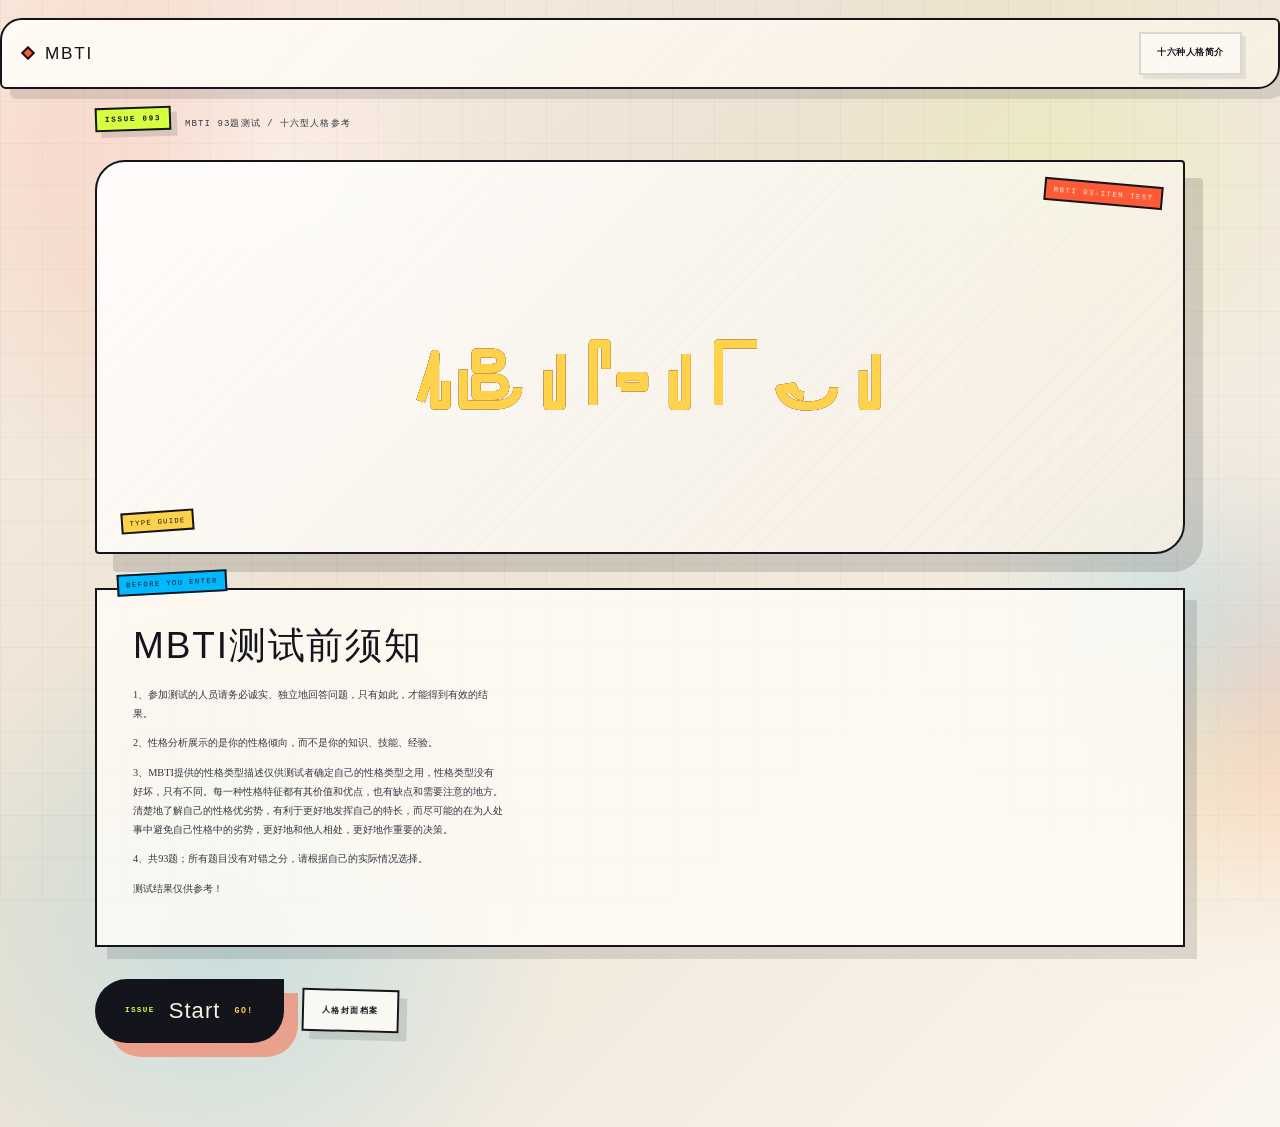
==== index.html @ ee1b79e9 "feat: Add initial project files for MBTI personality test website" ====
﻿<!doctype html>
<html lang="zh-CN">

<head>
    <meta charset="utf-8">
    <meta http-equiv="X-UA-Compatible" content="IE=edge">
    <meta name="description" content="MBTI 职业性格测试 93 题版，提供十六型人格解析、优势特点与职业方向参考。">
    <meta name="viewport" content="width=device-width, initial-scale=1.0">
    <meta name="keywords" content="MBTI,MBTI测试,职业性格测试,十六型人格">
    <meta property="og:title" content="MBTI 职业性格测试 93 题版">
    <meta property="og:description" content="在线完成 93 题 MBTI 测试，并查看十六型人格的详细解析与职业建议。">
    <meta property="og:type" content="website">
    <title>MBTI 职业性格测试 93 题版</title>
    <link rel="shortcut icon" href="./static/img/favicon.ico">
    <link rel="stylesheet" href="./static/css/bootstrap.min.css">
    <link rel="stylesheet" href="./static/css/home-title.css">
    <link rel="stylesheet" href="./static/css/editorial-theme.css">
    <script defer src="./static/js/common/site-shell.js"></script>
</head>

<body class="page-home">
    <!-- 顶部导航在所有主要页面保持一致，降低跳转成本。 -->
    <div class="navbar navbar-default home-nav">
        <div class="container">
            <div class="navbar-header">
                <a href="./index.html" class="navbar-brand">MBTI</a>
                <button class="navbar-toggle collapsed" type="button" data-toggle="collapse" data-target="#navbar-main"
                    aria-expanded="false"
                    aria-label="切换导航菜单">
                    <span class="icon-bar"></span>
                    <span class="icon-bar"></span>
                    <span class="icon-bar"></span>
                </button>
            </div>
            <div class="navbar-collapse collapse" id="navbar-main">
                <ul class="nav navbar-nav">
                    <li>
                        <a href="./personality-types.html">十六种人格简介</a>
                    </li>
                </ul>
            </div>
        </div>
    </div>

    <main class="container">
        <div class="home-meta">
            <p class="issue-tag">Issue 093</p>
            <p class="issue-note">MBTI 93题测试 / 十六型人格参考</p>
        </div>

        <!-- 主视觉标题通过 SVG 文本描边动画突出测试主题。 -->
        <div class="page-header">
            <div class="content">
                <svg viewBox="0 0 1000 300" style="width: 100%;">
                    <symbol id="s-text">
                        <text text-anchor="middle" x="50%" y="60%" dy=".2em">
                            MBTI-TEST
                        </text>
                    </symbol>
                    <use xlink:href="#s-text" class="text"></use>
                    <use xlink:href="#s-text" class="text"></use>
                    <use xlink:href="#s-text" class="text"></use>
                    <use xlink:href="#s-text" class="text"></use>
                    <use xlink:href="#s-text" class="text"></use>
                    <use xlink:href="#s-text" class="text"></use>
                    <clippath id="cp-text">
                        <text text-anchor="middle" x="50%" y="60%" dy=".2em" class="text--line">
                            MBTI-TEST
                        </text>
                    </clippath>
                    <g clip-path="url(#cp-text)" class="shadow">
                        <rect width="100%" height="100%" class="anim-shape anim-shape--shadow"></rect>
                    </g>
                    <g clip-path="url(#cp-text)" class="colortext">
                        <rect width="100%" height="100%" class="anim-shape"></rect>
                        <rect width="80%" height="100%" class="anim-shape"></rect>
                        <rect width="60%" height="100%" class="anim-shape"></rect>
                        <rect width="40%" height="100%" class="anim-shape"></rect>
                        <rect width="20%" height="100%" class="anim-shape"></rect>
                    </g>
                    <use xlink:href="#s-text" class="text--transparent"></use>
                </svg>
            </div>
        </div>

        <!-- 这里展示测试说明，帮助用户理解题目没有对错、结果仅供参考。 -->
        <div class="bs-docs-section">
            <div class="row">
                <div class="col-lg-12">
                    <div class="bs-component">
                        <h2>MBTI测试前须知</h2>
                        <p>1、参加测试的人员请务必诚实、独立地回答问题，只有如此，才能得到有效的结果。</p>
                        <p>2、性格分析展示的是你的性格倾向，而不是你的知识、技能、经验。</p>
                        <p>
                            3、MBTI提供的性格类型描述仅供测试者确定自己的性格类型之用，性格类型没有好坏，只有不同。每一种性格特征都有其价值和优点，也有缺点和需要注意的地方。清楚地了解自己的性格优劣势，有利于更好地发挥自己的特长，而尽可能的在为人处事中避免自己性格中的劣势，更好地和他人相处，更好地作重要的决策。
                        </p>
                        <p>4、共93题；所有题目没有对错之分，请根据自己的实际情况选择。</p>
                        <p>测试结果仅供参考！</p>
                    </div>
                </div>
            </div>
        </div>

        <div class="home-actions">
            <!-- 首页唯一的主操作按钮，直接进入答题页。 -->
            <a href="./mbti-test.html" class="a-btn">
                <span>Issue</span>
                <span>Start</span>
                <span>Go!</span>
            </a>
            <a href="./personality-types.html" class="secondary-link">人格封面档案</a>
        </div>
    </main>
</body>

</html>
---- static/css/home-title.css ----
/* 首页 SVG 标题动画：多层描边文字循环位移，形成霓虹描边效果。 */
@media screen and (max-width: 27em) {
  p {
    font-size: 11px;
  }
}


body {
  height: 100%;
}

.text {
  fill: none;
  stroke-width: 6;
  stroke-linejoin: round;
  stroke-dasharray: 70 330;
  stroke-dashoffset: 0;
  -webkit-animation: stroke 6s infinite linear;
  animation: stroke 6s infinite linear;
}

.text:nth-child(5n + 1) {
  stroke: #F2385A;
  -webkit-animation-delay: -1.2s;
  animation-delay: -1.2s;
}

.text:nth-child(5n + 2) {
  stroke: #F5A503;
  -webkit-animation-delay: -2.4s;
  animation-delay: -2.4s;
}

.text:nth-child(5n + 3) {
  stroke: #E9F1DF;
  -webkit-animation-delay: -3.6s;
  animation-delay: -3.6s;
}

.text:nth-child(5n + 4) {
  stroke: #56D9CD;
  -webkit-animation-delay: -4.8s;
  animation-delay: -4.8s;
}

.text:nth-child(5n + 5) {
  stroke: #3AA1BF;
  -webkit-animation-delay: -6s;
  animation-delay: -6s;
}

@-webkit-keyframes stroke {
  100% {
    stroke-dashoffset: -400;
  }
}

@keyframes stroke {
  100% {
    stroke-dashoffset: -400;
  }
}

/* 下面这组样式控制彩色遮罩块在标题文字中的移动。 */
.text--transparent {
  fill: transparent;
}

.anim-shape {
  -webkit-transform-origin: 0x 150px;
  transform-origin: 0x 150px;
  -webkit-transform: scale(0, 1) translate(0, 0);
  transform: scale(0, 1) translate(0, 0);
  -webkit-animation: moving-panel 3s infinite alternate;
  animation: moving-panel 3s infinite alternate;
}

.colortext .anim-shape:nth-child(1) {
  fill: #0E1826;
}

.colortext .anim-shape:nth-child(2) {
  fill: #166973;
}

.colortext .anim-shape:nth-child(3) {
  fill: #65BFA6;
}

.colortext .anim-shape:nth-child(4) {
  fill: #F2CD5C;
}

.colortext .anim-shape:nth-child(5) {
  fill: #F26444;
}

.shadow {
  -webkit-transform: translate(10px, 10px);
  transform: translate(10px, 10px);
}

.anim-shape--shadow {
  fill: #000;
  fill-opacity: .2;
}

@-webkit-keyframes moving-panel {
  100% {
    -webkit-transform: scale(1, 1) translate(20px, 0);
    transform: scale(1, 1) translate(20px, 0);
  }
}

@keyframes moving-panel {
  100% {
    -webkit-transform: scale(1, 1) translate(20px, 0);
    transform: scale(1, 1) translate(20px, 0);
  }
}


div.content {
  /* 标题容器使用 flex 居中，保证不同宽度屏幕上都能稳定显示。 */
  font: 800 14em/1 'Open Sans', Impact;
  display: flex;
  justify-content: center;
  flex-wrap: wrap;

}

.page-header {
  padding-top: 50px;
}

svg {
  display: block;
  text-transform: uppercase;
}
---- static/css/editorial-theme.css ----
:root {
    --paper: #f7f0e3;
    --paper-deep: #eadcc6;
    --ink: #14151c;
    --ink-soft: #353743;
    --acid: #d6ff3f;
    --signal: #ff5a36;
    --electric: #00b8ff;
    --sun: #ffd24b;
    --panel-shadow: 12px 12px 0 rgba(20, 21, 28, 0.12);
    --panel-shadow-strong: 18px 18px 0 rgba(20, 21, 28, 0.15);
}

*,
*::before,
*::after {
    box-sizing: border-box;
}

html {
    background: var(--paper);
}

body {
    margin: 0;
    min-height: 100vh;
    overflow-x: hidden;
    color: var(--ink);
    font-family: Georgia, "Palatino Linotype", "Book Antiqua", Palatino, serif;
    background:
        radial-gradient(circle at 12% 12%, rgba(255, 90, 54, 0.18), transparent 24%),
        radial-gradient(circle at 82% 16%, rgba(214, 255, 63, 0.14), transparent 18%),
        radial-gradient(circle at 18% 84%, rgba(0, 184, 255, 0.16), transparent 24%),
        linear-gradient(135deg, #f8f2e8 0%, #ede2d2 38%, #fbf6ee 100%);
    position: relative;
}

body::before {
    content: "";
    position: fixed;
    inset: 0;
    z-index: 0;
    pointer-events: none;
    opacity: 0.88;
    background:
        repeating-linear-gradient(0deg, rgba(20, 21, 28, 0.03) 0 1px, transparent 1px 42px),
        repeating-linear-gradient(90deg, rgba(20, 21, 28, 0.03) 0 1px, transparent 1px 42px),
        radial-gradient(circle at 22% 18%, rgba(255, 255, 255, 0.6), transparent 20%);
}

body::after {
    content: "";
    position: fixed;
    right: -100px;
    bottom: 4%;
    width: 320px;
    height: 320px;
    z-index: 0;
    pointer-events: none;
    opacity: 0.3;
    filter: blur(72px);
    background: conic-gradient(from 90deg, rgba(255, 90, 54, 0.9), rgba(255, 210, 75, 0.7), rgba(0, 184, 255, 0.75), rgba(255, 90, 54, 0.9));
}

body > * {
    position: relative;
    z-index: 1;
}

a {
    color: inherit;
}

a:hover,
a:focus {
    text-decoration: none;
}

::selection {
    color: var(--ink);
    background: var(--acid);
}

.container {
    width: min(1120px, calc(100% - 32px));
    max-width: 1120px;
}

.page-home {
    padding-top: 18px;
}

.page-types,
.page-detail {
    padding-top: 18px;
}

.page-test {
    padding-top: 18px;
}

.navbar.navbar-default {
    margin: 16px auto 28px;
    border: 2px solid var(--ink);
    border-radius: 22px 6px 22px 6px;
    background:
        linear-gradient(135deg, rgba(255, 252, 246, 0.94), rgba(247, 240, 227, 0.9)),
        repeating-linear-gradient(135deg, rgba(20, 21, 28, 0.03) 0 2px, transparent 2px 18px);
    box-shadow: 10px 10px 0 rgba(20, 21, 28, 0.12);
    overflow: hidden;
}

.navbar.navbar-fixed-top {
    top: 14px;
}

.navbar.navbar-default .container {
    width: auto;
    max-width: none;
    padding: 0 18px;
}

.navbar-header {
    position: relative;
}

.navbar-brand {
    display: inline-flex;
    align-items: center;
    color: var(--ink) !important;
    font-family: Impact, Haettenschweiler, "Arial Narrow Bold", sans-serif;
    font-size: 1.72rem;
    letter-spacing: 0.1em;
    text-transform: uppercase;
    position: relative;
    min-height: auto;
    height: auto;
    padding: 18px 0 18px 22px;
    line-height: 1;
    white-space: nowrap;
}

.navbar-brand::before {
    content: "";
    position: absolute;
    top: 50%;
    left: 0;
    width: 10px;
    height: 10px;
    border: 2px solid var(--ink);
    background: var(--signal);
    transform: translateY(-50%) rotate(45deg);
}

.navbar-brand::after {
    display: none;
}

.navbar-default .navbar-nav {
    margin: 0;
}

.navbar-default .navbar-nav > li {
    float: none;
}

.navbar-default .navbar-nav > li > a {
    margin: 12px 0 12px 12px;
    padding: 14px 16px;
    border: 2px solid rgba(20, 21, 28, 0.14);
    background: rgba(255, 255, 255, 0.52);
    box-shadow: 4px 4px 0 rgba(20, 21, 28, 0.08);
    color: var(--ink) !important;
    font-family: "Courier New", "Lucida Console", monospace;
    font-size: 0.9rem;
    font-weight: 700;
    letter-spacing: 0.06em;
    line-height: 1.2;
    text-align: center;
    text-transform: none;
    white-space: normal;
    max-width: 16em;
    transition: transform 0.2s ease, box-shadow 0.2s ease, background 0.2s ease, color 0.2s ease;
}

.navbar-default .navbar-nav > li > a:hover,
.navbar-default .navbar-nav > li > a:focus {
    color: var(--signal) !important;
    background: rgba(255, 255, 255, 0.86) !important;
    box-shadow: 8px 8px 0 rgba(255, 90, 54, 0.16);
    transform: translate(-3px, -3px) rotate(-1deg);
}

.navbar-default .navbar-collapse,
.navbar-default .navbar-form {
    border-color: transparent;
    box-shadow: none;
}

.navbar-default .navbar-toggle {
    margin-top: 10px;
    border: 2px solid var(--ink);
    border-radius: 10px;
    background: var(--paper) !important;
    box-shadow: 4px 4px 0 rgba(20, 21, 28, 0.08);
}

.navbar-default .navbar-toggle .icon-bar {
    height: 3px;
    background: var(--ink);
}

.issue-tag,
.eyebrow {
    display: inline-block;
    padding: 0.48rem 0.8rem;
    border: 2px solid var(--ink);
    background: var(--acid);
    box-shadow: 6px 6px 0 rgba(20, 21, 28, 0.12);
    color: var(--ink);
    font-family: "Courier New", "Lucida Console", monospace;
    font-size: 0.76rem;
    font-weight: 700;
    letter-spacing: 0.22em;
    text-transform: uppercase;
    transform: rotate(-2deg);
    animation: float-tag 6s ease-in-out infinite;
}

.secondary-link {
    display: inline-flex;
    align-items: center;
    justify-content: center;
    gap: 0.65rem;
    padding: 14px 18px;
    border: 2px solid var(--ink);
    background: rgba(255, 252, 246, 0.86);
    box-shadow: 8px 8px 0 rgba(20, 21, 28, 0.12);
    color: var(--ink);
    font-family: "Courier New", "Lucida Console", monospace;
    font-size: 0.8rem;
    font-weight: 700;
    letter-spacing: 0.18em;
    text-transform: uppercase;
    transform: rotate(1.4deg);
    transition: transform 0.2s ease, box-shadow 0.2s ease, background 0.2s ease;
}

.secondary-link:hover,
.secondary-link:focus {
    transform: translate(-4px, -4px) rotate(-0.6deg);
    box-shadow: 14px 14px 0 rgba(0, 184, 255, 0.24);
    background: #fffdf7;
}

.page-home .home-meta {
    display: flex;
    flex-wrap: wrap;
    align-items: center;
    gap: 14px;
    margin-bottom: 18px;
}

.page-home .home-nav {
    position: relative;
    margin-top: 0;
    margin-bottom: 18px;
}

.page-home .issue-note {
    margin: 0;
    color: var(--ink-soft);
    font-family: "Courier New", "Lucida Console", monospace;
    font-size: 0.9rem;
    letter-spacing: 0.12em;
    text-transform: uppercase;
}

.page-home .page-header {
    margin: 8px 0 34px;
    padding: clamp(28px, 5vw, 46px);
    border: 2px solid var(--ink);
    border-radius: 30px 4px 30px 4px;
    background:
        linear-gradient(135deg, rgba(255, 255, 255, 0.92), rgba(247, 240, 227, 0.72)),
        repeating-linear-gradient(135deg, rgba(20, 21, 28, 0.06) 0 2px, transparent 2px 18px);
    box-shadow: var(--panel-shadow-strong);
    overflow: hidden;
    position: relative;
}

.page-home .page-header::before {
    content: "MBTI 93-item test";
    position: absolute;
    right: 20px;
    top: 20px;
    padding: 0.45rem 0.75rem;
    border: 2px solid var(--ink);
    background: var(--signal);
    color: var(--paper);
    font-family: "Courier New", "Lucida Console", monospace;
    font-size: 0.72rem;
    letter-spacing: 0.22em;
    text-transform: uppercase;
    transform: rotate(5deg);
}

.page-home .page-header::after {
    content: "type guide";
    position: absolute;
    left: 24px;
    bottom: 20px;
    padding: 0.35rem 0.65rem;
    border: 2px solid var(--ink);
    background: var(--sun);
    color: var(--ink);
    font-family: "Courier New", "Lucida Console", monospace;
    font-size: 0.72rem;
    letter-spacing: 0.18em;
    text-transform: uppercase;
    transform: rotate(-4deg);
}

.page-home .content {
    display: flex;
    justify-content: center;
    font: 900 clamp(3.5rem, 12vw, 9rem) / 0.82 Impact, Haettenschweiler, "Arial Narrow Bold", sans-serif;
    letter-spacing: 0.06em;
}

.page-home .text {
    stroke-width: 9px;
    stroke-dasharray: 100 360;
}

.page-home .text:nth-child(5n + 1) {
    stroke: var(--signal);
}

.page-home .text:nth-child(5n + 2) {
    stroke: var(--sun);
}

.page-home .text:nth-child(5n + 3) {
    stroke: var(--paper);
}

.page-home .text:nth-child(5n + 4) {
    stroke: var(--electric);
}

.page-home .text:nth-child(5n + 5) {
    stroke: var(--ink);
}

.page-home .colortext .anim-shape:nth-child(1) {
    fill: var(--ink);
}

.page-home .colortext .anim-shape:nth-child(2) {
    fill: var(--electric);
}

.page-home .colortext .anim-shape:nth-child(3) {
    fill: var(--acid);
}

.page-home .colortext .anim-shape:nth-child(4) {
    fill: var(--sun);
}

.page-home .colortext .anim-shape:nth-child(5) {
    fill: var(--signal);
}

.page-home .shadow {
    transform: translate(18px, 18px);
}

.page-home .bs-docs-section {
    margin-top: 34px;
}

.page-home .bs-component {
    position: relative;
    padding: clamp(22px, 4vw, 36px);
    border: 2px solid var(--ink);
    background: rgba(255, 252, 246, 0.84);
    box-shadow: var(--panel-shadow);
}

.page-home .bs-component::before {
    content: "Before you enter";
    position: absolute;
    top: -18px;
    left: 20px;
    padding: 0.4rem 0.7rem;
    border: 2px solid var(--ink);
    background: var(--electric);
    color: var(--ink);
    font-family: "Courier New", "Lucida Console", monospace;
    font-size: 0.72rem;
    letter-spacing: 0.2em;
    text-transform: uppercase;
    transform: rotate(-3deg);
}

.page-home .bs-component h2,
.page-test .survey-lead h1,
.page-types .types-intro h1 {
    margin-top: 0;
    color: var(--ink);
    font-family: Impact, Haettenschweiler, "Arial Narrow Bold", sans-serif;
    letter-spacing: 0.05em;
    text-transform: uppercase;
}

.page-home .bs-component h2 {
    margin-bottom: 18px;
    font-size: clamp(2rem, 6vw, 3.7rem);
}

.page-home .bs-component p {
    max-width: 72ch;
    color: var(--ink-soft);
    font-size: 1.03rem;
    line-height: 1.85;
}

.page-home .home-actions {
    display: flex;
    flex-wrap: wrap;
    align-items: center;
    gap: 18px;
    margin: 32px 0 84px;
}

.page-home .a-btn {
    position: relative;
    left: auto;
    width: auto;
    height: auto;
    margin: 0;
    margin-left: 0;
    padding: 18px 28px;
    border: 2px solid var(--ink);
    border-radius: 999px 20px 999px 999px;
    background: var(--ink);
    box-shadow: 14px 14px 0 rgba(255, 90, 54, 0.48);
    display: inline-flex;
    align-items: center;
    gap: 14px;
    transition: transform 0.2s ease, box-shadow 0.2s ease, background 0.2s ease;
}

.page-home .a-btn span {
    position: static;
    display: block;
    width: auto;
    height: auto;
    padding: 0;
    color: var(--paper);
    font-family: Impact, Haettenschweiler, "Arial Narrow Bold", sans-serif;
    font-size: 1.2rem;
    line-height: 1.1;
    text-shadow: none;
    opacity: 1;
    transition: none;
}

.page-home .a-btn span:nth-child(1) {
    background: none;
    animation: none;
    color: var(--acid);
    font-family: "Courier New", "Lucida Console", monospace;
    font-size: 0.76rem;
    font-weight: 700;
    letter-spacing: 0.18em;
    text-transform: uppercase;
}

.page-home .a-btn span:nth-child(2) {
    font-size: clamp(1.45rem, 4vw, 2.2rem);
    letter-spacing: 0.05em;
}

.page-home .a-btn span:nth-child(3) {
    color: var(--sun);
    font-family: "Courier New", "Lucida Console", monospace;
    font-size: 0.82rem;
    font-weight: 700;
    letter-spacing: 0.18em;
    text-transform: uppercase;
}

.page-home .a-btn:hover,
.page-home .a-btn:focus {
    background: #181a23;
    box-shadow: 20px 20px 0 rgba(0, 184, 255, 0.46);
    transform: translate(-6px, -6px) rotate(-2deg);
}

.page-home .a-btn:hover span:nth-child(1),
.page-home .a-btn:hover span:nth-child(2),
.page-home .a-btn:hover span:nth-child(3) {
    animation: none;
    opacity: 1;
    margin-top: 0;
    transform: none;
}

.page-home .a-btn:active {
    transform: translate(-2px, -2px);
    box-shadow: 10px 10px 0 rgba(255, 210, 75, 0.52);
}

.page-test .test-nav {
    margin-bottom: 34px;
}

.page-test .survey-lead,
.page-types .types-intro {
    position: relative;
    overflow: hidden;
    margin: 8px auto 26px;
    padding: clamp(22px, 4vw, 36px);
    border: 2px solid var(--ink);
    background:
        linear-gradient(135deg, rgba(255, 255, 255, 0.92), rgba(247, 240, 227, 0.76)),
        repeating-linear-gradient(135deg, rgba(20, 21, 28, 0.05) 0 2px, transparent 2px 22px);
    box-shadow: var(--panel-shadow);
}

.page-test .survey-lead::after {
    content: "one question at a time";
    position: absolute;
    right: 24px;
    bottom: 24px;
    padding: 0.38rem 0.65rem;
    border: 2px solid var(--ink);
    background: var(--signal);
    color: var(--paper);
    font-family: "Courier New", "Lucida Console", monospace;
    font-size: 0.72rem;
    letter-spacing: 0.18em;
    text-transform: uppercase;
    transform: rotate(4deg);
}

.page-test .survey-lead h1 {
    margin: 0.38rem 0 0.3rem;
    font-size: clamp(2.8rem, 8vw, 5.5rem);
    line-height: 0.88;
}

.page-test .survey-lead p:last-child {
    max-width: 60ch;
    margin: 0;
    color: var(--ink-soft);
    font-size: 1rem;
    line-height: 1.85;
}

.page-test .question-layout {
    padding-bottom: 64px;
}

.page-test .questionbox {
    display: flex;
    align-items: flex-start;
    justify-content: center;
}

.page-test .flexWidth {
    width: min(860px, 100%);
}

.page-test #mbtiquestion > p {
    padding: 2rem;
    border: 2px solid var(--ink);
    background: rgba(255, 252, 246, 0.88);
    box-shadow: var(--panel-shadow);
}

.page-test .ac-custom {
    position: relative;
    overflow: hidden;
    padding: clamp(22px, 5vw, 42px);
    border: 2px solid var(--ink);
    background: rgba(255, 252, 246, 0.92);
    box-shadow: var(--panel-shadow-strong);
}

.page-test .ac-custom::before {
    content: "interactive questionnaire";
    position: absolute;
    top: 18px;
    right: 18px;
    padding: 0.42rem 0.65rem;
    border: 2px solid var(--ink);
    background: var(--electric);
    color: var(--ink);
    font-family: "Courier New", "Lucida Console", monospace;
    font-size: 0.72rem;
    letter-spacing: 0.18em;
    text-transform: uppercase;
    transform: rotate(5deg);
}

.page-test .ac-custom fieldset {
    min-width: 0;
    margin: 0;
    padding: 0;
    border: 0;
}

.page-test .ac-custom legend {
    width: 100%;
    margin: 0;
    padding: 0 0 1.5rem;
    border-bottom: 2px dashed rgba(20, 21, 28, 0.22);
    color: var(--ink);
    font-family: Impact, Haettenschweiler, "Arial Narrow Bold", sans-serif;
    font-size: clamp(2.2rem, 6vw, 4rem) !important;
    line-height: 0.95;
    letter-spacing: 0.04em;
    text-transform: uppercase;
}

.page-test .ac-custom ul {
    margin: 1.5rem 0 0;
}

.page-test .ac-custom li {
    margin: 0 0 1rem;
    padding: 0;
}

.page-test .ac-custom label {
    display: block;
    padding: 1.2rem 1.2rem 1.2rem 4.6rem;
    border: 2px solid var(--ink);
    background: rgba(255, 255, 255, 0.72);
    box-shadow: 8px 8px 0 rgba(20, 21, 28, 0.11);
    color: var(--ink);
    font-size: clamp(1rem, 2.8vw, 1.45rem);
    line-height: 1.45;
    transition: transform 0.18s ease, box-shadow 0.18s ease, background 0.18s ease;
}

.page-test .ac-custom label:hover {
    transform: translate(-5px, -5px) rotate(-1deg);
    box-shadow: 14px 14px 0 rgba(255, 90, 54, 0.32);
    background: #fffdf7;
}

.page-test .ac-circle input[type="checkbox"],
.page-test .ac-circle input[type="radio"],
.page-test .ac-circle label::before {
    width: 22px;
    height: 22px;
    margin-top: -11px;
    left: 22px;
}

.page-test .ac-circle label::before {
    border: 2px solid var(--ink);
    background: var(--paper);
}

.page-test .ac-circle svg {
    width: 64px;
    height: 64px;
    margin-top: -32px;
    left: 3px;
}

.page-test .ac-custom svg path {
    stroke: var(--ink);
    stroke-width: 4px;
}

.page-test .ac-custom input[type="checkbox"]:checked + label,
.page-test .ac-custom input[type="radio"]:checked + label {
    color: var(--ink);
    background: linear-gradient(135deg, rgba(214, 255, 63, 0.35), rgba(255, 210, 75, 0.32));
    box-shadow: 12px 12px 0 rgba(0, 184, 255, 0.22);
}

.page-test .ac-custom input[type="radio"]:focus + label {
    outline: 3px solid rgba(0, 184, 255, 0.36);
    outline-offset: 4px;
}

.page-types .types-intro {
    margin-bottom: 32px;
}

.page-types .types-intro::after {
    content: "16 covers / 16 signals";
    position: absolute;
    right: 24px;
    bottom: 24px;
    padding: 0.38rem 0.65rem;
    border: 2px solid var(--ink);
    background: var(--signal);
    color: var(--paper);
    font-family: "Courier New", "Lucida Console", monospace;
    font-size: 0.72rem;
    letter-spacing: 0.18em;
    text-transform: uppercase;
    transform: rotate(4deg);
}

.page-types .types-intro h1 {
    margin: 0.36rem 0 0.35rem;
    font-size: clamp(2.7rem, 7vw, 5.4rem);
    line-height: 0.9;
}

.page-types .types-intro p:last-child {
    max-width: 60ch;
    margin: 0;
    color: var(--ink-soft);
    font-size: 1rem;
    line-height: 1.82;
}

.page-types .grid {
    width: 100%;
    max-width: none;
    margin: 0 auto 92px;
    display: grid;
    grid-template-columns: repeat(4, minmax(0, 1fr));
    gap: 24px;
}

.page-types .grid a {
    float: none;
    display: block;
    width: 100%;
    max-width: none;
    color: var(--ink);
    position: relative;
    transform: rotate(-1.5deg);
    transition: transform 0.22s ease, filter 0.22s ease;
}

.page-types .grid a:nth-child(odd) {
    margin: 0;
}

.page-types .grid a:nth-child(4n + 2) {
    transform: rotate(1.6deg);
}

.page-types .grid a:nth-child(4n + 3) {
    transform: rotate(-2.2deg);
}

.page-types .grid a:nth-child(4n + 4) {
    transform: rotate(2.1deg);
}

.page-types .grid figure {
    min-height: 370px;
    margin: 0;
    border: 2px solid var(--ink);
    background: rgba(255, 252, 246, 0.88);
    box-shadow: var(--panel-shadow);
}

.page-types .grid figure::after {
    content: "click to open";
    position: absolute;
    top: 14px;
    right: 14px;
    z-index: 12;
    padding: 0.36rem 0.55rem;
    border: 2px solid var(--ink);
    background: var(--acid);
    color: var(--ink);
    font-family: "Courier New", "Lucida Console", monospace;
    font-size: 0.68rem;
    letter-spacing: 0.16em;
    text-transform: uppercase;
    transform: rotate(6deg);
}

.page-types .grid img {
    width: 100%;
    height: 250px;
    object-fit: cover;
    opacity: 0.92;
    filter: grayscale(0.16) contrast(1.08) saturate(0.9);
    mix-blend-mode: multiply;
}

.page-types .grid svg {
    top: auto;
    bottom: 118px;
    height: 160px;
}

.page-types .grid svg path {
    fill: rgba(247, 240, 227, 0.95);
}

.page-types .grid figcaption {
    position: relative;
    padding: 18px 18px 24px;
    min-height: 180px;
    display: flex;
    flex-direction: column;
    justify-content: flex-end;
    background: linear-gradient(180deg, transparent 0, rgba(247, 240, 227, 0.58) 18%, rgba(247, 240, 227, 0.97) 100%);
}

.page-types .grid figcaption h2 {
    margin: 0 0 12px;
    color: var(--ink);
    font-family: Impact, Haettenschweiler, "Arial Narrow Bold", sans-serif;
    font-size: clamp(2rem, 4vw, 3rem);
    letter-spacing: 0.08em;
    transform: none;
}

.page-types .grid figcaption p {
    margin: 0 0 18px;
    padding: 0;
    color: var(--ink-soft);
    font-family: "Courier New", "Lucida Console", monospace;
    font-size: 0.8rem;
    letter-spacing: 0.08em;
    line-height: 1.7;
    text-transform: uppercase;
    transform: none;
    opacity: 1;
}

.page-types .grid figure .card-cta {
    position: static;
    width: fit-content;
    padding: 0.72rem 1rem;
    border: 2px solid var(--ink);
    background: var(--signal);
    box-shadow: 6px 6px 0 rgba(20, 21, 28, 0.12);
    color: var(--paper);
    font-family: "Courier New", "Lucida Console", monospace;
    font-size: 0.74rem;
    font-weight: 700;
    letter-spacing: 0.18em;
    text-transform: uppercase;
    transform: rotate(-1.4deg);
}

.page-types .grid a:hover {
    transform: translateY(-10px) rotate(0deg);
    filter: saturate(1.1);
}

.page-types .grid a:hover figure {
    box-shadow: 20px 20px 0 rgba(20, 21, 28, 0.16);
}

.page-types .grid a:hover figure img {
    opacity: 1;
}

.page-types .grid a:hover figcaption p {
    opacity: 1;
}

.page-types .grid a:hover .card-cta {
    transform: translate(4px, -4px) rotate(0deg);
    background: var(--ink);
}

.page-types .grid .grid-error {
    grid-column: 1 / -1;
    margin: 0;
    padding: 26px;
    border: 2px solid var(--ink);
    background: rgba(255, 252, 246, 0.86);
    box-shadow: var(--panel-shadow);
    color: var(--ink);
}

.page-detail .article {
    padding-top: 0;
}

.page-detail .header {
    min-height: 78vh;
    border: 2px solid var(--ink);
    background:
        linear-gradient(160deg, rgba(255, 255, 255, 0.92), rgba(247, 240, 227, 0.74)),
        radial-gradient(circle at 80% 18%, rgba(0, 184, 255, 0.14), transparent 20%),
        radial-gradient(circle at 20% 84%, rgba(255, 90, 54, 0.16), transparent 22%);
    box-shadow: var(--panel-shadow-strong);
    overflow: hidden;
}

.page-detail .header::before {
    content: "type dossier";
    position: absolute;
    top: 22px;
    left: 24px;
    padding: 0.42rem 0.72rem;
    border: 2px solid var(--ink);
    background: var(--acid);
    color: var(--ink);
    font-family: "Courier New", "Lucida Console", monospace;
    font-size: 0.72rem;
    letter-spacing: 0.2em;
    text-transform: uppercase;
    transform: rotate(-3deg);
}

.page-detail .header::after {
    content: "open the file";
    position: absolute;
    right: 24px;
    bottom: 24px;
    padding: 0.38rem 0.65rem;
    border: 2px solid var(--ink);
    background: var(--signal);
    color: var(--paper);
    font-family: "Courier New", "Lucida Console", monospace;
    font-size: 0.72rem;
    letter-spacing: 0.18em;
    text-transform: uppercase;
    transform: rotate(5deg);
}

.page-detail .title {
    width: min(820px, calc(100% - 48px));
    padding: clamp(24px, 4vw, 48px);
    border: 2px solid var(--ink);
    background: rgba(255, 252, 246, 0.88);
    box-shadow: var(--panel-shadow-strong);
    transform: translateX(-50%) translateY(-50%) rotate(-2deg);
}

.page-detail .title .eyebrow {
    margin-bottom: 16px;
}

.page-detail .title h1 {
    margin: 0;
    padding: 0 0 0.1em;
    color: var(--ink);
    font-family: Impact, Haettenschweiler, "Arial Narrow Bold", sans-serif;
    font-size: clamp(4rem, 10vw, 8.4rem);
    letter-spacing: 0.12em;
    text-shadow: 6px 6px 0 rgba(255, 90, 54, 0.16);
}

.page-detail .title p {
    margin: 0;
    padding: 0;
    color: var(--ink-soft);
    font-family: "Courier New", "Lucida Console", monospace;
    font-size: clamp(0.9rem, 2vw, 1.1rem);
    letter-spacing: 0.18em;
    line-height: 1.6;
    text-transform: uppercase;
}

.page-detail button.trigger {
    left: 50%;
    bottom: 24px;
    width: 96px;
    height: 96px;
    margin-left: 0;
    border: 2px solid var(--ink);
    border-radius: 50% 50% 0 50%;
    background: var(--acid);
    box-shadow: 12px 12px 0 rgba(20, 21, 28, 0.14);
    display: flex;
    align-items: center;
    justify-content: center;
    transform: translateX(-50%) rotate(8deg);
    transition: transform 0.2s ease, box-shadow 0.2s ease, opacity 0.3s ease;
}

.page-detail button.trigger::before {
    left: 50%;
    bottom: calc(100% + 12px);
    width: max-content;
    padding: 0.48rem 0.72rem;
    border: 2px solid var(--ink);
    background: var(--ink);
    color: var(--paper);
    font-family: "Courier New", "Lucida Console", monospace;
    font-size: 0.72rem;
    letter-spacing: 0.18em;
    text-transform: uppercase;
    transform: translateX(-50%) rotate(-4deg);
}

.page-detail button.trigger svg {
    width: 34px;
    height: 34px;
    color: var(--ink) !important;
}

.page-detail button.trigger:hover,
.page-detail button.trigger:focus {
    box-shadow: 18px 18px 0 rgba(255, 90, 54, 0.34);
    transform: translateX(-50%) translateY(-6px) rotate(2deg);
}

.page-detail .content {
    margin-top: -72px;
    padding: 0 0 6rem;
}

.page-detail .content > div {
    max-width: 960px;
    margin: 0 auto;
    padding: clamp(24px, 5vw, 52px);
    border: 2px solid var(--ink);
    background: rgba(255, 252, 246, 0.94);
    box-shadow: var(--panel-shadow-strong);
}

.page-detail #personality-content h3 {
    margin: 2.6rem 0 1rem;
    padding-top: 1rem;
    border-top: 2px solid var(--ink);
    color: var(--ink);
    font-family: Impact, Haettenschweiler, "Arial Narrow Bold", sans-serif;
    font-size: clamp(1.9rem, 4vw, 3.1rem);
    line-height: 0.95;
    letter-spacing: 0.05em;
    text-transform: uppercase;
}

.page-detail #personality-content h3:first-child {
    margin-top: 0;
    padding-top: 0;
    border-top: 0;
}

.page-detail #personality-content h3::after {
    content: "";
    display: block;
    width: 110px;
    height: 12px;
    margin-top: 0.55rem;
    border: 2px solid var(--ink);
    background: linear-gradient(90deg, var(--signal), var(--acid));
}

.page-detail #personality-content p {
    margin: 0 0 1.15rem;
    color: var(--ink-soft);
    font-size: 1.04rem;
    line-height: 1.95;
}

.page-detail #personality-content strong {
    color: var(--ink);
    background: linear-gradient(transparent 45%, rgba(255, 210, 75, 0.65) 45% 92%, transparent 92%);
}

.page-detail #personality-content ul,
.page-detail #personality-content ol {
    padding-left: 1.4rem;
}

footer,
.flashes {
    margin-top: 90px;
}

@keyframes float-tag {
    0%,
    100% {
        transform: rotate(-2deg) translateY(0);
    }

    50% {
        transform: rotate(-1deg) translateY(-4px);
    }
}

@media screen and (max-width: 991px) {
    .page-types .grid {
        grid-template-columns: repeat(2, minmax(0, 1fr));
    }

    .page-detail .title {
        width: min(760px, calc(100% - 32px));
    }

    .page-detail .content {
        margin-top: -46px;
    }
}

@media screen and (min-width: 768px) {
    .navbar.navbar-default .container {
        display: flex;
        align-items: center;
        justify-content: space-between;
        gap: 18px;
    }

    .navbar-header {
        float: none;
        flex: 0 0 auto;
        min-width: 0;
        padding-right: 0;
    }

    .navbar-default .navbar-collapse {
        flex: 1 1 auto;
        padding: 0;
        border-top: 0;
        box-shadow: none;
    }

    .navbar-default .navbar-collapse.collapse {
        display: block !important;
        height: auto !important;
        overflow: visible !important;
        padding-bottom: 0;
    }

    .navbar-default .navbar-nav {
        float: none;
        display: flex;
        justify-content: flex-end;
        align-items: center;
    }

    .navbar-default .navbar-toggle {
        display: none;
    }
}

@media screen and (max-width: 767px) {
    body::after {
        opacity: 0.16;
    }

    .container {
        width: calc(100% - 24px);
    }

    .page-home {
        padding-top: 12px;
    }

    .page-types,
    .page-detail {
        padding-top: 12px;
    }

    .navbar.navbar-fixed-top {
        top: 10px;
    }

    .navbar.navbar-default {
        margin-bottom: 20px;
    }

    .page-home .home-nav {
        margin-bottom: 18px;
    }

    .navbar-header {
        min-height: 64px;
        padding-right: 58px;
    }

    .navbar-brand {
        display: block;
        padding: 20px 0 18px 22px;
        font-size: 1.32rem;
        line-height: 1;
        letter-spacing: 0.08em;
        overflow: visible;
    }

    .navbar-brand::after {
        display: none;
    }

    .navbar-default .navbar-toggle {
        position: absolute;
        top: 50%;
        right: 0;
        margin: 0;
        width: 42px;
        height: 42px;
        padding: 8px 7px;
        transform: translateY(-50%);
        z-index: 2;
        box-shadow: none;
    }

    .navbar-default .navbar-collapse {
        border-top: 1px solid rgba(20, 21, 28, 0.12);
        padding: 8px 0 12px;
    }

    .navbar-default .navbar-nav > li > a {
        margin: 8px 0 0;
        padding: 12px 14px;
        font-size: 0.92rem;
        white-space: normal;
        word-break: keep-all;
        box-shadow: none;
    }

    .page-home .page-header::before,
    .page-home .page-header::after,
    .page-test .survey-lead::after,
    .page-types .types-intro::after,
    .page-detail .header::after {
        display: none;
    }

    .page-home .home-actions {
        flex-direction: column;
        align-items: stretch;
    }

    .page-home .a-btn,
    .secondary-link {
        width: 100%;
        justify-content: space-between;
    }

    .page-test .ac-custom::before {
        display: none;
    }

    .page-types .grid {
        grid-template-columns: 1fr;
    }

    .page-types .grid a {
        transform: none !important;
    }

    .page-detail .title {
        width: calc(100% - 24px);
        transform: translateX(-50%) translateY(-50%) rotate(-1deg);
    }

    .page-detail button.trigger {
        width: 84px;
        height: 84px;
    }

    .page-detail .content > div {
        padding: 24px 18px 34px;
    }
}

@media (prefers-reduced-motion: reduce) {
    .issue-tag,
    .eyebrow {
        animation: none !important;
    }

    .page-home .a-btn,
    .secondary-link,
    .page-test .ac-custom label,
    .page-types .grid a,
    .page-detail button.trigger {
        transition: none !important;
    }
}
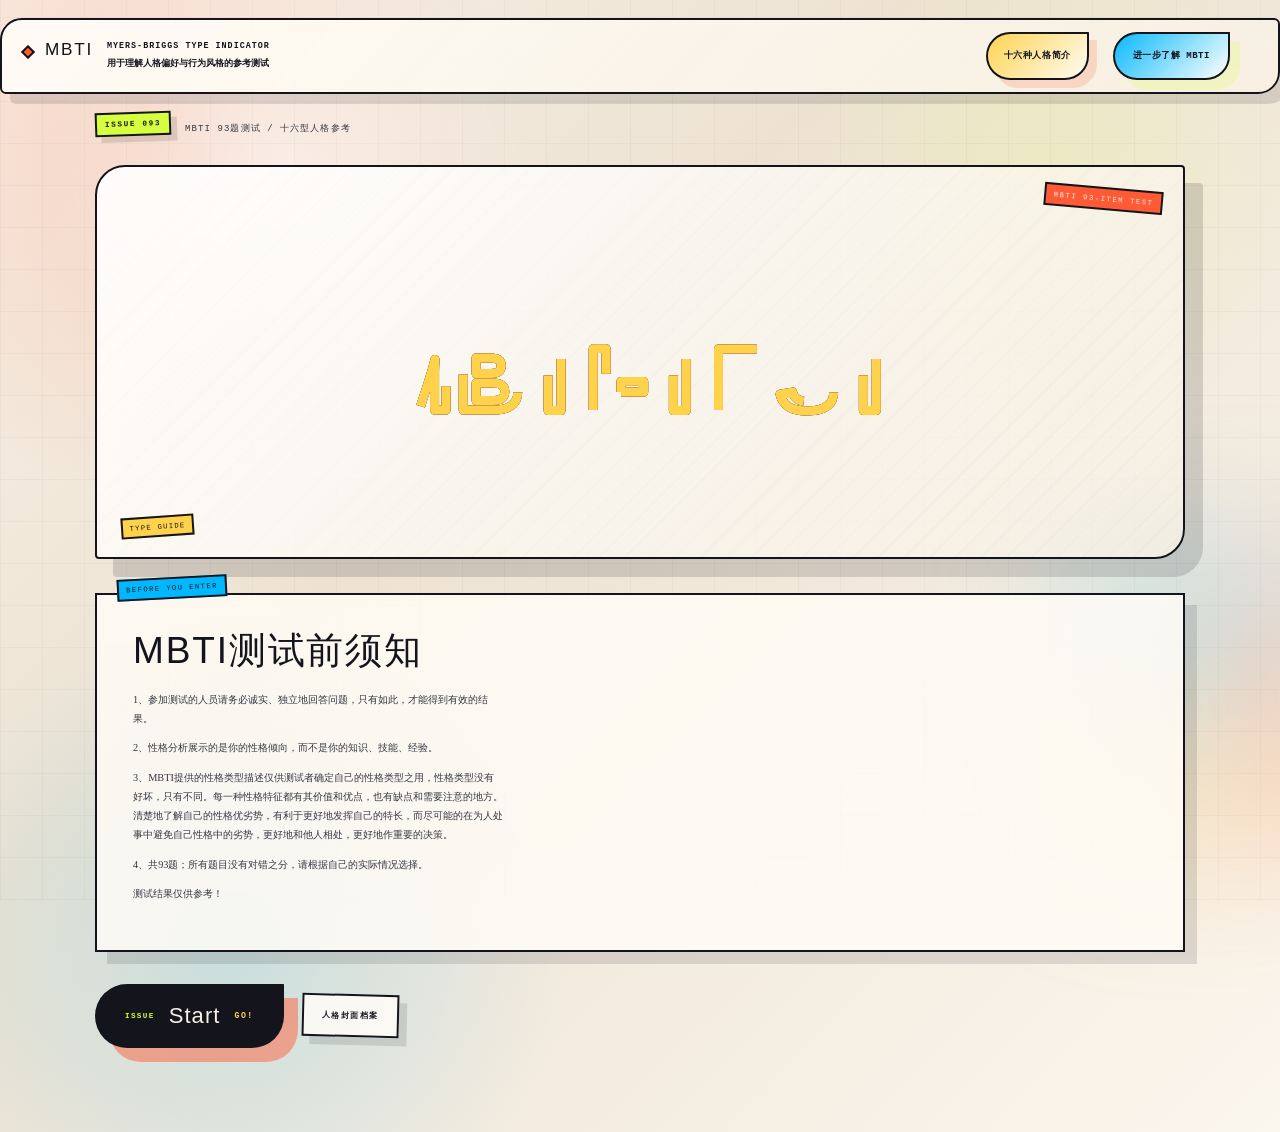
==== commit c5664fa7: "feat: Enhance navbar branding and add utility links across multiple pages" ====
--- a/index.html
+++ b/index.html
@@ -23,7 +23,13 @@
     <div class="navbar navbar-default home-nav">
         <div class="container">
             <div class="navbar-header">
-                <a href="./index.html" class="navbar-brand">MBTI</a>
+                <a href="./index.html" class="navbar-brand" aria-label="MBTI, Myers-Briggs Type Indicator，用于理解人格偏好与行为风格的参考测试">
+                    <span class="brand-mark">MBTI</span>
+                    <span class="brand-copy">
+                        <span class="brand-title">Myers-Briggs Type Indicator</span>
+                        <span class="brand-note">用于理解人格偏好与行为风格的参考测试</span>
+                    </span>
+                </a>
                 <button class="navbar-toggle collapsed" type="button" data-toggle="collapse" data-target="#navbar-main"
                     aria-expanded="false"
                     aria-label="切换导航菜单">
@@ -38,6 +44,9 @@
                         <a href="./personality-types.html">十六种人格简介</a>
                     </li>
                 </ul>
+                <div class="navbar-utility">
+                    <a class="brand-help" href="https://en.wikipedia.org/wiki/Myers%E2%80%93Briggs_Type_Indicator" target="_blank" rel="noopener noreferrer">进一步了解 MBTI</a>
+                </div>
             </div>
         </div>
     </div>
--- a/static/css/editorial-theme.css
+++ b/static/css/editorial-theme.css
@@ -126,34 +126,100 @@
 
 .navbar-brand {
     display: inline-flex;
-    align-items: center;
+    align-items: flex-start;
+    gap: 14px;
     color: var(--ink) !important;
+    position: relative;
+    min-height: auto;
+    height: auto;
+    max-width: 620px;
+    padding: 18px 18px 18px 22px;
+    line-height: 1;
+    white-space: normal;
+}
+
+.navbar-brand::before {
+    content: "";
+    position: absolute;
+    top: 24px;
+    left: 0;
+    width: 10px;
+    height: 10px;
+    border: 2px solid var(--ink);
+    background: var(--signal);
+    transform: rotate(45deg);
+}
+
+.navbar-brand::after {
+    display: none;
+}
+
+.navbar-brand:hover,
+.navbar-brand:focus {
+    color: var(--ink) !important;
+}
+
+.brand-mark {
+    flex: 0 0 auto;
     font-family: Impact, Haettenschweiler, "Arial Narrow Bold", sans-serif;
     font-size: 1.72rem;
     letter-spacing: 0.1em;
-    text-transform: uppercase;
-    position: relative;
-    min-height: auto;
-    height: auto;
-    padding: 18px 0 18px 22px;
     line-height: 1;
-    white-space: nowrap;
-}
-
-.navbar-brand::before {
-    content: "";
-    position: absolute;
-    top: 50%;
-    left: 0;
-    width: 10px;
-    height: 10px;
-    border: 2px solid var(--ink);
-    background: var(--signal);
-    transform: translateY(-50%) rotate(45deg);
-}
-
-.navbar-brand::after {
-    display: none;
+    text-transform: uppercase;
+}
+
+.brand-copy {
+    display: flex;
+    flex-direction: column;
+    gap: 4px;
+    min-width: 0;
+}
+
+.brand-title {
+    color: var(--ink);
+    font-family: "Courier New", "Lucida Console", monospace;
+    font-size: 0.84rem;
+    font-weight: 800;
+    letter-spacing: 0.12em;
+    line-height: 1.4;
+    text-transform: uppercase;
+    text-shadow: 1px 1px 0 rgba(255, 255, 255, 0.38);
+}
+
+.brand-note {
+    color: var(--ink);
+    font-family: Georgia, "Palatino Linotype", "Book Antiqua", Palatino, serif;
+    font-size: 0.92rem;
+    line-height: 1.45;
+    font-weight: 700;
+}
+
+.brand-help {
+    display: inline-flex;
+    align-items: center;
+    justify-content: center;
+    min-height: 48px;
+    padding: 12px 18px;
+    border: 2px solid var(--ink);
+    border-radius: 999px 16px 999px 999px;
+    background: linear-gradient(135deg, rgba(0, 184, 255, 0.96), rgba(255, 255, 255, 0.92));
+    box-shadow: 10px 10px 0 rgba(214, 255, 63, 0.2);
+    color: var(--ink) !important;
+    font-family: "Courier New", "Lucida Console", monospace;
+    font-size: 0.9rem;
+    font-weight: 700;
+    letter-spacing: 0.06em;
+    line-height: 1.2;
+    text-transform: none;
+    transition: transform 0.18s ease, background 0.18s ease, box-shadow 0.18s ease, color 0.18s ease;
+}
+
+.brand-help:hover,
+.brand-help:focus {
+    color: var(--ink) !important;
+    background: linear-gradient(135deg, rgba(214, 255, 63, 0.96), rgba(255, 210, 75, 0.96));
+    box-shadow: 14px 14px 0 rgba(255, 90, 54, 0.22);
+    transform: translate(-3px, -3px) rotate(-1deg);
 }
 
 .navbar-default .navbar-nav {
@@ -165,11 +231,16 @@
 }
 
 .navbar-default .navbar-nav > li > a {
+    display: inline-flex;
+    align-items: center;
+    justify-content: center;
+    min-height: 48px;
     margin: 12px 0 12px 12px;
     padding: 14px 16px;
-    border: 2px solid rgba(20, 21, 28, 0.14);
-    background: rgba(255, 255, 255, 0.52);
-    box-shadow: 4px 4px 0 rgba(20, 21, 28, 0.08);
+    border: 2px solid var(--ink);
+    border-radius: 999px 18px 999px 999px;
+    background: linear-gradient(135deg, rgba(255, 210, 75, 0.96), rgba(255, 252, 246, 0.9));
+    box-shadow: 8px 8px 0 rgba(255, 90, 54, 0.18);
     color: var(--ink) !important;
     font-family: "Courier New", "Lucida Console", monospace;
     font-size: 0.9rem;
@@ -185,9 +256,9 @@
 
 .navbar-default .navbar-nav > li > a:hover,
 .navbar-default .navbar-nav > li > a:focus {
-    color: var(--signal) !important;
-    background: rgba(255, 255, 255, 0.86) !important;
-    box-shadow: 8px 8px 0 rgba(255, 90, 54, 0.16);
+    color: var(--ink) !important;
+    background: linear-gradient(135deg, rgba(255, 90, 54, 0.94), rgba(255, 210, 75, 0.94)) !important;
+    box-shadow: 12px 12px 0 rgba(0, 184, 255, 0.2);
     transform: translate(-3px, -3px) rotate(-1deg);
 }
 
@@ -195,6 +266,12 @@
 .navbar-default .navbar-form {
     border-color: transparent;
     box-shadow: none;
+}
+
+.navbar-utility {
+    display: flex;
+    align-items: center;
+    margin: 12px 0 12px 12px;
 }
 
 .navbar-default .navbar-toggle {
@@ -1117,13 +1194,17 @@
 
     .navbar-default .navbar-collapse {
         flex: 1 1 auto;
+        display: flex !important;
+        align-items: center;
+        justify-content: flex-end;
+        gap: 12px;
         padding: 0;
         border-top: 0;
         box-shadow: none;
     }
 
     .navbar-default .navbar-collapse.collapse {
-        display: block !important;
+        display: flex !important;
         height: auto !important;
         overflow: visible !important;
         padding-bottom: 0;
@@ -1132,8 +1213,8 @@
     .navbar-default .navbar-nav {
         float: none;
         display: flex;
+        align-items: center;
         justify-content: flex-end;
-        align-items: center;
     }
 
     .navbar-default .navbar-toggle {
@@ -1172,21 +1253,53 @@
     }
 
     .navbar-header {
-        min-height: 64px;
+        min-height: 96px;
         padding-right: 58px;
     }
 
     .navbar-brand {
         display: block;
-        padding: 20px 0 18px 22px;
-        font-size: 1.32rem;
-        line-height: 1;
-        letter-spacing: 0.08em;
+        max-width: calc(100% - 4px);
+        padding: 16px 0 16px 22px;
         overflow: visible;
     }
 
     .navbar-brand::after {
         display: none;
+    }
+
+    .navbar-brand::before {
+        top: 22px;
+    }
+
+    .brand-mark {
+        display: block;
+        margin-bottom: 4px;
+        font-size: 1.28rem;
+        letter-spacing: 0.08em;
+    }
+
+    .brand-title {
+        display: block;
+        font-size: 0.7rem;
+        letter-spacing: 0.08em;
+    }
+
+    .brand-note {
+        display: block;
+        max-width: 28ch;
+        font-size: 0.8rem;
+        line-height: 1.45;
+        font-weight: 700;
+    }
+
+    .brand-help {
+        width: 100%;
+        min-height: 42px;
+        padding: 10px 14px;
+        font-size: 0.92rem;
+        letter-spacing: 0.06em;
+        box-shadow: none;
     }
 
     .navbar-default .navbar-toggle {
@@ -1205,6 +1318,11 @@
     .navbar-default .navbar-collapse {
         border-top: 1px solid rgba(20, 21, 28, 0.12);
         padding: 8px 0 12px;
+        display: block !important;
+    }
+
+    .navbar-utility {
+        margin: 8px 0 0;
     }
 
     .navbar-default .navbar-nav > li > a {
@@ -1214,6 +1332,7 @@
         white-space: normal;
         word-break: keep-all;
         box-shadow: none;
+        border-radius: 18px 10px 18px 18px;
     }
 
     .page-home .page-header::before,
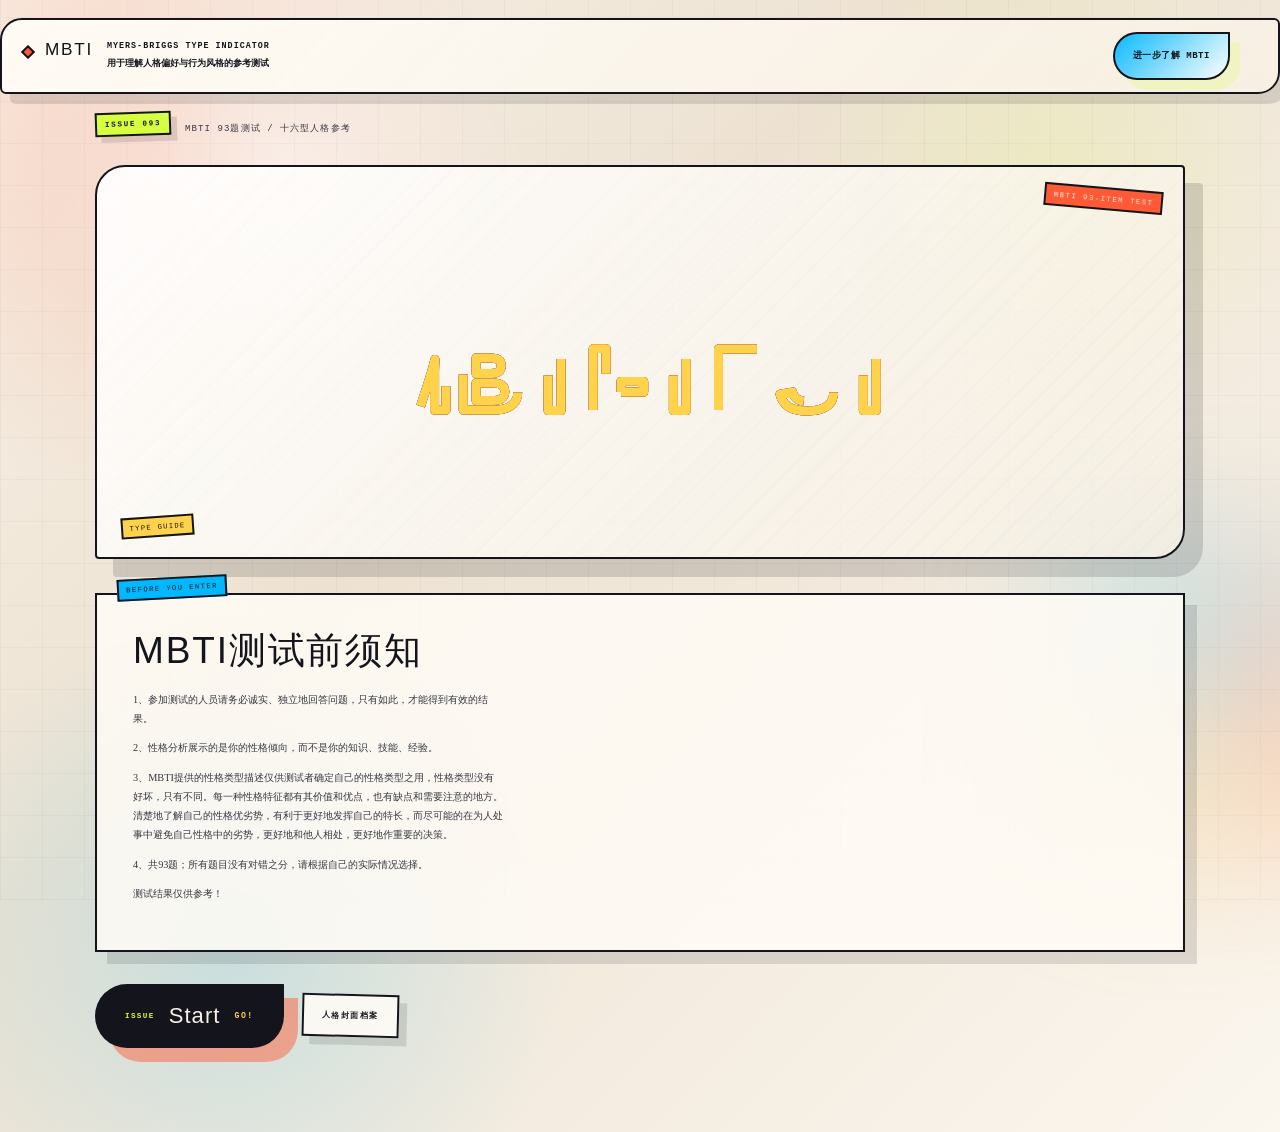
==== commit fafef3f8: "fix: Remove unused navbar item and update styling for brand help and navbar utility" ====
--- a/index.html
+++ b/index.html
@@ -39,11 +39,6 @@
                 </button>
             </div>
             <div class="navbar-collapse collapse" id="navbar-main">
-                <ul class="nav navbar-nav">
-                    <li>
-                        <a href="./personality-types.html">十六种人格简介</a>
-                    </li>
-                </ul>
                 <div class="navbar-utility">
                     <a class="brand-help" href="https://en.wikipedia.org/wiki/Myers%E2%80%93Briggs_Type_Indicator" target="_blank" rel="noopener noreferrer">进一步了解 MBTI</a>
                 </div>
--- a/static/css/editorial-theme.css
+++ b/static/css/editorial-theme.css
@@ -1294,9 +1294,9 @@
     }
 
     .brand-help {
-        width: 100%;
-        min-height: 42px;
-        padding: 10px 14px;
+        width: auto;
+        min-height: 48px;
+        padding: 12px 18px;
         font-size: 0.92rem;
         letter-spacing: 0.06em;
         box-shadow: none;
@@ -1323,6 +1323,7 @@
 
     .navbar-utility {
         margin: 8px 0 0;
+        justify-content: flex-start;
     }
 
     .navbar-default .navbar-nav > li > a {
@@ -1381,6 +1382,26 @@
     }
 }
 
+@media (hover: none), (pointer: coarse) {
+    .page-test .ac-custom label {
+        -webkit-tap-highlight-color: transparent;
+        touch-action: manipulation;
+        transition: background 0.18s ease, box-shadow 0.18s ease, color 0.18s ease;
+    }
+
+    .page-test .ac-custom label:hover,
+    .page-test .ac-custom label:active {
+        transform: none !important;
+        box-shadow: 8px 8px 0 rgba(20, 21, 28, 0.11);
+        background: rgba(255, 255, 255, 0.72);
+    }
+
+    .page-test .ac-custom input[type="checkbox"]:checked + label,
+    .page-test .ac-custom input[type="radio"]:checked + label {
+        transform: none !important;
+    }
+}
+
 @media (prefers-reduced-motion: reduce) {
     .issue-tag,
     .eyebrow {
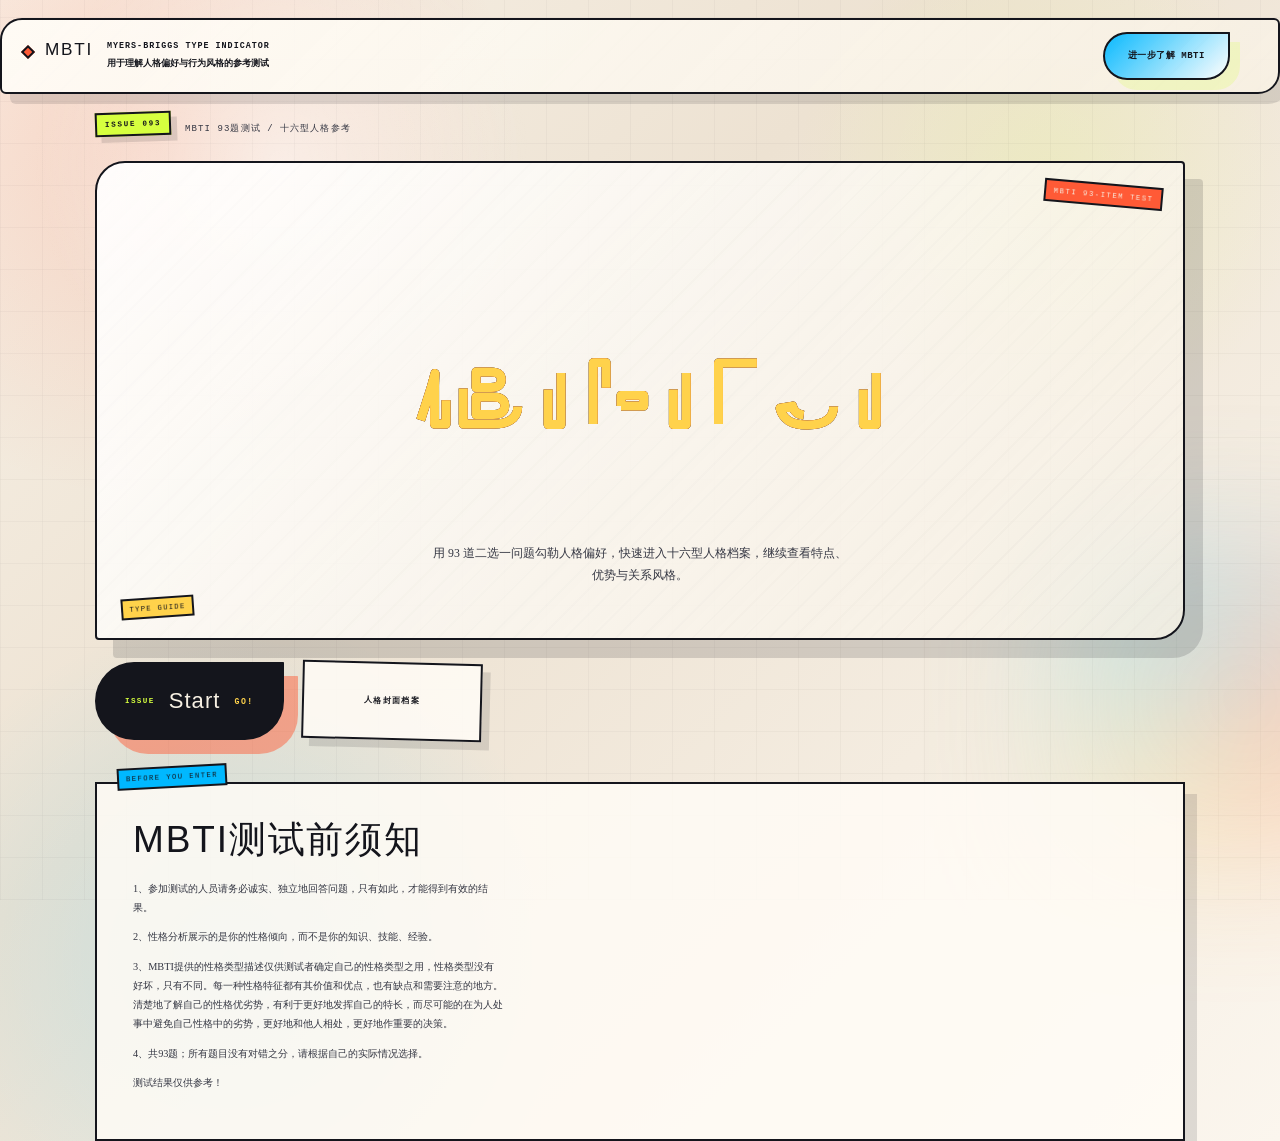
==== commit 24e86ff6: "feat: Remove site-shell.js and simplify navbar structure across multiple pages" ====
--- a/index.html
+++ b/index.html
@@ -15,7 +15,6 @@
     <link rel="stylesheet" href="./static/css/bootstrap.min.css">
     <link rel="stylesheet" href="./static/css/home-title.css">
     <link rel="stylesheet" href="./static/css/editorial-theme.css">
-    <script defer src="./static/js/common/site-shell.js"></script>
 </head>
 
 <body class="page-home">
@@ -30,15 +29,8 @@
                         <span class="brand-note">用于理解人格偏好与行为风格的参考测试</span>
                     </span>
                 </a>
-                <button class="navbar-toggle collapsed" type="button" data-toggle="collapse" data-target="#navbar-main"
-                    aria-expanded="false"
-                    aria-label="切换导航菜单">
-                    <span class="icon-bar"></span>
-                    <span class="icon-bar"></span>
-                    <span class="icon-bar"></span>
-                </button>
             </div>
-            <div class="navbar-collapse collapse" id="navbar-main">
+            <div class="navbar-collapse">
                 <div class="navbar-utility">
                     <a class="brand-help" href="https://en.wikipedia.org/wiki/Myers%E2%80%93Briggs_Type_Indicator" target="_blank" rel="noopener noreferrer">进一步了解 MBTI</a>
                 </div>
@@ -85,6 +77,17 @@
                     <use xlink:href="#s-text" class="text--transparent"></use>
                 </svg>
             </div>
+            <p class="hero-deck">用 93 道二选一问题勾勒人格偏好，快速进入十六型人格档案，继续查看特点、优势与关系风格。</p>
+        </div>
+
+        <div class="home-actions">
+            <!-- 首页唯一的主操作按钮，直接进入答题页。 -->
+            <a href="./mbti-test.html" class="a-btn">
+                <span>Issue</span>
+                <span>Start</span>
+                <span>Go!</span>
+            </a>
+            <a href="./personality-types.html" class="secondary-link">人格封面档案</a>
         </div>
 
         <!-- 这里展示测试说明，帮助用户理解题目没有对错、结果仅供参考。 -->
@@ -104,16 +107,6 @@
                 </div>
             </div>
         </div>
-
-        <div class="home-actions">
-            <!-- 首页唯一的主操作按钮，直接进入答题页。 -->
-            <a href="./mbti-test.html" class="a-btn">
-                <span>Issue</span>
-                <span>Start</span>
-                <span>Go!</span>
-            </a>
-            <a href="./personality-types.html" class="secondary-link">人格封面档案</a>
-        </div>
     </main>
 </body>
 
--- a/static/css/editorial-theme.css
+++ b/static/css/editorial-theme.css
@@ -7,6 +7,9 @@
     --signal: #ff5a36;
     --electric: #00b8ff;
     --sun: #ffd24b;
+    --button-pill-min: 12.75rem;
+    --button-home-min: 18rem;
+    --button-card-min: 11.5rem;
     --panel-shadow: 12px 12px 0 rgba(20, 21, 28, 0.12);
     --panel-shadow-strong: 18px 18px 0 rgba(20, 21, 28, 0.15);
 }
@@ -199,6 +202,7 @@
     align-items: center;
     justify-content: center;
     min-height: 48px;
+    min-width: var(--button-pill-min);
     padding: 12px 18px;
     border: 2px solid var(--ink);
     border-radius: 999px 16px 999px 999px;
@@ -235,6 +239,7 @@
     align-items: center;
     justify-content: center;
     min-height: 48px;
+    min-width: var(--button-pill-min);
     margin: 12px 0 12px 12px;
     padding: 14px 16px;
     border: 2px solid var(--ink);
@@ -254,6 +259,10 @@
     transition: transform 0.2s ease, box-shadow 0.2s ease, background 0.2s ease, color 0.2s ease;
 }
 
+.navbar-default .navbar-nav > li:first-child > a {
+    margin-left: 0;
+}
+
 .navbar-default .navbar-nav > li > a:hover,
 .navbar-default .navbar-nav > li > a:focus {
     color: var(--ink) !important;
@@ -271,20 +280,7 @@
 .navbar-utility {
     display: flex;
     align-items: center;
-    margin: 12px 0 12px 12px;
-}
-
-.navbar-default .navbar-toggle {
-    margin-top: 10px;
-    border: 2px solid var(--ink);
-    border-radius: 10px;
-    background: var(--paper) !important;
-    box-shadow: 4px 4px 0 rgba(20, 21, 28, 0.08);
-}
-
-.navbar-default .navbar-toggle .icon-bar {
-    height: 3px;
-    background: var(--ink);
+    margin: 12px 0;
 }
 
 .issue-tag,
@@ -308,6 +304,8 @@
     display: inline-flex;
     align-items: center;
     justify-content: center;
+    min-height: 48px;
+    min-width: 15rem;
     gap: 0.65rem;
     padding: 14px 18px;
     border: 2px solid var(--ink);
@@ -335,7 +333,7 @@
     flex-wrap: wrap;
     align-items: center;
     gap: 14px;
-    margin-bottom: 18px;
+    margin-bottom: 14px;
 }
 
 .page-home .home-nav {
@@ -354,8 +352,10 @@
 }
 
 .page-home .page-header {
-    margin: 8px 0 34px;
-    padding: clamp(28px, 5vw, 46px);
+    display: grid;
+    gap: 18px;
+    margin: 8px 0 22px;
+    padding: clamp(30px, 5vw, 54px) clamp(24px, 4.5vw, 46px) clamp(34px, 5vw, 52px);
     border: 2px solid var(--ink);
     border-radius: 30px 4px 30px 4px;
     background:
@@ -401,8 +401,21 @@
 .page-home .content {
     display: flex;
     justify-content: center;
+    width: 100%;
+    margin-top: 10px;
     font: 900 clamp(3.5rem, 12vw, 9rem) / 0.82 Impact, Haettenschweiler, "Arial Narrow Bold", sans-serif;
     letter-spacing: 0.06em;
+}
+
+.page-home .hero-deck {
+    position: relative;
+    z-index: 1;
+    max-width: 42rem;
+    margin: 0 auto;
+    color: var(--ink-soft);
+    font-size: clamp(1rem, 1.85vw, 1.18rem);
+    line-height: 1.82;
+    text-align: center;
 }
 
 .page-home .text {
@@ -455,7 +468,7 @@
 }
 
 .page-home .bs-docs-section {
-    margin-top: 34px;
+    margin-top: 10px;
 }
 
 .page-home .bs-component {
@@ -507,9 +520,10 @@
 .page-home .home-actions {
     display: flex;
     flex-wrap: wrap;
-    align-items: center;
+    align-items: stretch;
+    justify-content: flex-start;
     gap: 18px;
-    margin: 32px 0 84px;
+    margin: 0 0 42px;
 }
 
 .page-home .a-btn {
@@ -517,6 +531,8 @@
     left: auto;
     width: auto;
     height: auto;
+    min-width: var(--button-home-min);
+    min-height: 78px;
     margin: 0;
     margin-left: 0;
     padding: 18px 28px;
@@ -526,6 +542,7 @@
     box-shadow: 14px 14px 0 rgba(255, 90, 54, 0.48);
     display: inline-flex;
     align-items: center;
+    justify-content: space-between;
     gap: 14px;
     transition: transform 0.2s ease, box-shadow 0.2s ease, background 0.2s ease;
 }
@@ -591,6 +608,14 @@
     box-shadow: 10px 10px 0 rgba(255, 210, 75, 0.52);
 }
 
+.page-home .secondary-link {
+    min-width: var(--button-home-min);
+    min-height: 78px;
+    padding: 18px 24px;
+    justify-content: center;
+    text-align: center;
+}
+
 .page-test .test-nav {
     margin-bottom: 34px;
 }
@@ -650,6 +675,7 @@
 
 .page-test .flexWidth {
     width: min(860px, 100%);
+    margin: 0 auto;
 }
 
 .page-test #mbtiquestion > p {
@@ -889,6 +915,7 @@
     min-height: 180px;
     display: flex;
     flex-direction: column;
+    gap: 12px;
     justify-content: flex-end;
     background: linear-gradient(180deg, transparent 0, rgba(247, 240, 227, 0.58) 18%, rgba(247, 240, 227, 0.97) 100%);
 }
@@ -903,7 +930,7 @@
 }
 
 .page-types .grid figcaption p {
-    margin: 0 0 18px;
+    margin: 0;
     padding: 0;
     color: var(--ink-soft);
     font-family: "Courier New", "Lucida Console", monospace;
@@ -917,7 +944,14 @@
 
 .page-types .grid figure .card-cta {
     position: static;
+    display: inline-flex;
+    align-items: center;
+    justify-content: center;
+    align-self: flex-start;
     width: fit-content;
+    min-width: var(--button-card-min);
+    min-height: 44px;
+    margin-top: auto;
     padding: 0.72rem 1rem;
     border: 2px solid var(--ink);
     background: var(--signal);
@@ -969,6 +1003,7 @@
 
 .page-detail .header {
     min-height: 78vh;
+    padding: 92px 0 172px;
     border: 2px solid var(--ink);
     background:
         linear-gradient(160deg, rgba(255, 255, 255, 0.92), rgba(247, 240, 227, 0.74)),
@@ -1012,43 +1047,87 @@
 
 .page-detail .title {
     width: min(820px, calc(100% - 48px));
-    padding: clamp(24px, 4vw, 48px);
-    border: 2px solid var(--ink);
-    background: rgba(255, 252, 246, 0.88);
+    display: grid;
+    gap: 12px;
+    justify-items: center;
+    padding: clamp(28px, 4.5vw, 54px) clamp(24px, 4.6vw, 52px) clamp(30px, 4.4vw, 48px);
+    border: 2px solid var(--ink);
+    background:
+        linear-gradient(145deg, rgba(255, 252, 246, 0.94), rgba(247, 240, 227, 0.88)),
+        repeating-linear-gradient(135deg, rgba(20, 21, 28, 0.03) 0 2px, transparent 2px 18px);
     box-shadow: var(--panel-shadow-strong);
     transform: translateX(-50%) translateY(-50%) rotate(-2deg);
 }
 
+.page-detail .title::before {
+    content: "";
+    position: absolute;
+    top: 0;
+    left: 0;
+    width: 100%;
+    height: 8px;
+    background: linear-gradient(90deg, var(--signal), var(--sun), var(--electric));
+}
+
 .page-detail .title .eyebrow {
-    margin-bottom: 16px;
+    margin-bottom: 2px;
+    justify-self: center;
 }
 
 .page-detail .title h1 {
     margin: 0;
-    padding: 0 0 0.1em;
+    padding: 0;
     color: var(--ink);
     font-family: Impact, Haettenschweiler, "Arial Narrow Bold", sans-serif;
     font-size: clamp(4rem, 10vw, 8.4rem);
     letter-spacing: 0.12em;
+    line-height: 0.92;
     text-shadow: 6px 6px 0 rgba(255, 90, 54, 0.16);
 }
 
 .page-detail .title p {
-    margin: 0;
+    margin: 0 auto;
     padding: 0;
+    max-width: 34rem;
     color: var(--ink-soft);
     font-family: "Courier New", "Lucida Console", monospace;
     font-size: clamp(0.9rem, 2vw, 1.1rem);
-    letter-spacing: 0.18em;
-    line-height: 1.6;
-    text-transform: uppercase;
+    letter-spacing: 0.14em;
+    line-height: 1.72;
+    text-transform: uppercase;
+    text-align: center;
+}
+
+.page-detail .hero-note {
+    display: inline-flex;
+    align-items: center;
+    justify-content: center;
+    min-height: 42px;
+    padding: 0.55rem 0.9rem;
+    border: 2px solid var(--ink);
+    background: rgba(255, 255, 255, 0.88);
+    box-shadow: 6px 6px 0 rgba(20, 21, 28, 0.1);
+    color: var(--ink) !important;
+    font-family: "Courier New", "Lucida Console", monospace;
+    font-size: 0.74rem !important;
+    font-weight: 700;
+    letter-spacing: 0.14em !important;
+    line-height: 1.45 !important;
+    text-transform: uppercase;
+}
+
+.page-detail .intro-effect-jam3 .header p.subline,
+.page-detail .intro-effect-jam3 .header p.hero-note {
+    opacity: 1;
+    -webkit-transform: translateY(0);
+    transform: translateY(0);
 }
 
 .page-detail button.trigger {
     left: 50%;
-    bottom: 24px;
-    width: 96px;
-    height: 96px;
+    bottom: 26px;
+    width: 102px;
+    height: 102px;
     margin-left: 0;
     border: 2px solid var(--ink);
     border-radius: 50% 50% 0 50%;
@@ -1063,15 +1142,15 @@
 
 .page-detail button.trigger::before {
     left: 50%;
-    bottom: calc(100% + 12px);
+    bottom: calc(100% + 14px);
     width: max-content;
     padding: 0.48rem 0.72rem;
     border: 2px solid var(--ink);
     background: var(--ink);
     color: var(--paper);
     font-family: "Courier New", "Lucida Console", monospace;
-    font-size: 0.72rem;
-    letter-spacing: 0.18em;
+    font-size: 0.74rem;
+    letter-spacing: 0.16em;
     text-transform: uppercase;
     transform: translateX(-50%) rotate(-4deg);
 }
@@ -1089,7 +1168,7 @@
 }
 
 .page-detail .content {
-    margin-top: -72px;
+    margin-top: -60px;
     padding: 0 0 6rem;
 }
 
@@ -1203,23 +1282,12 @@
         box-shadow: none;
     }
 
-    .navbar-default .navbar-collapse.collapse {
-        display: flex !important;
-        height: auto !important;
-        overflow: visible !important;
-        padding-bottom: 0;
-    }
-
     .navbar-default .navbar-nav {
         float: none;
         display: flex;
         align-items: center;
         justify-content: flex-end;
     }
-
-    .navbar-default .navbar-toggle {
-        display: none;
-    }
 }
 
 @media screen and (max-width: 767px) {
@@ -1254,7 +1322,7 @@
 
     .navbar-header {
         min-height: 96px;
-        padding-right: 58px;
+        padding-right: 0;
     }
 
     .navbar-brand {
@@ -1296,29 +1364,20 @@
     .brand-help {
         width: auto;
         min-height: 48px;
+        min-width: 11.75rem;
         padding: 12px 18px;
         font-size: 0.92rem;
         letter-spacing: 0.06em;
-        box-shadow: none;
-    }
-
-    .navbar-default .navbar-toggle {
-        position: absolute;
-        top: 50%;
-        right: 0;
-        margin: 0;
-        width: 42px;
-        height: 42px;
-        padding: 8px 7px;
-        transform: translateY(-50%);
-        z-index: 2;
-        box-shadow: none;
+        box-shadow: 8px 8px 0 rgba(214, 255, 63, 0.16);
     }
 
     .navbar-default .navbar-collapse {
-        border-top: 1px solid rgba(20, 21, 28, 0.12);
-        padding: 8px 0 12px;
-        display: block !important;
+        border-top: 0;
+        padding: 8px 0 10px;
+        display: flex !important;
+        flex-wrap: wrap;
+        align-items: center;
+        gap: 8px;
     }
 
     .navbar-utility {
@@ -1326,13 +1385,20 @@
         justify-content: flex-start;
     }
 
+    .navbar-default .navbar-nav {
+        display: flex;
+        flex-wrap: wrap;
+        align-items: center;
+    }
+
     .navbar-default .navbar-nav > li > a {
-        margin: 8px 0 0;
+        min-width: 11.75rem;
+        margin: 8px 8px 0 0;
         padding: 12px 14px;
         font-size: 0.92rem;
         white-space: normal;
         word-break: keep-all;
-        box-shadow: none;
+        box-shadow: 6px 6px 0 rgba(255, 90, 54, 0.14);
         border-radius: 18px 10px 18px 18px;
     }
 
@@ -1341,44 +1407,190 @@
     .page-test .survey-lead::after,
     .page-types .types-intro::after,
     .page-detail .header::after {
-        display: none;
+        display: block;
+        padding: 0.28rem 0.48rem;
+        font-size: 0.56rem;
+        letter-spacing: 0.1em;
+    }
+
+    .page-home .page-header::before {
+        top: 14px;
+        right: 14px;
+        transform: rotate(3deg);
+    }
+
+    .page-home .page-header::after {
+        left: 14px;
+        bottom: 14px;
+        transform: rotate(-3deg);
+    }
+
+    .page-test .survey-lead::after,
+    .page-types .types-intro::after {
+        right: 14px;
+        bottom: 14px;
+        transform: rotate(3deg);
+    }
+
+    .page-detail .header::after {
+        right: 14px;
+        bottom: 14px;
+        transform: rotate(4deg);
     }
 
     .page-home .home-actions {
-        flex-direction: column;
-        align-items: stretch;
-    }
-
-    .page-home .a-btn,
+        flex-direction: row;
+        flex-wrap: wrap;
+        align-items: flex-start;
+        gap: 14px;
+        margin: 0 0 30px;
+    }
+
+    .page-home .a-btn {
+        width: auto;
+        min-width: 16.5rem;
+        max-width: 100%;
+        align-self: flex-start;
+        justify-content: space-between;
+    }
+
     .secondary-link {
-        width: 100%;
-        justify-content: space-between;
+        width: auto;
+        min-width: 16.5rem;
+        max-width: 100%;
+        align-self: flex-start;
+        justify-content: center;
+    }
+
+    .page-home .page-header {
+        gap: 12px;
+        margin-bottom: 18px;
+        padding: 28px 18px 30px;
+    }
+
+    .page-home .content {
+        margin-top: 8px;
+    }
+
+    .page-home .hero-deck {
+        max-width: 31ch;
+        font-size: 0.96rem;
+        line-height: 1.72;
+    }
+
+    .page-home .bs-docs-section {
+        margin-top: 4px;
     }
 
     .page-test .ac-custom::before {
-        display: none;
-    }
-
+        display: block;
+        top: 12px;
+        right: 12px;
+        padding: 0.28rem 0.46rem;
+        font-size: 0.56rem;
+        letter-spacing: 0.1em;
+        transform: rotate(3deg);
+    }
+
+    .page-types .grid {
+        grid-template-columns: repeat(2, minmax(0, 1fr));
+        gap: 16px;
+    }
+
+    .page-types .grid a {
+        transform: none !important;
+    }
+
+    .page-types .grid figure {
+        min-height: 326px;
+    }
+
+    .page-types .grid img {
+        height: 218px;
+    }
+
+    .page-types .grid figcaption {
+        min-height: 160px;
+        padding: 16px 14px 20px;
+    }
+
+    .page-types .grid figcaption h2 {
+        font-size: clamp(1.7rem, 6vw, 2.4rem);
+    }
+
+    .page-types .grid figcaption p {
+        font-size: 0.74rem;
+        line-height: 1.6;
+    }
+
+    .page-detail .header {
+        min-height: 74vh;
+        padding: 86px 0 148px;
+    }
+
+    .page-detail .title {
+        width: calc(100% - 16px);
+        gap: 10px;
+        padding: 24px 18px 26px;
+        transform: translateX(-50%) translateY(-50%) rotate(-1deg);
+    }
+
+    .page-detail .title h1 {
+        font-size: clamp(3.4rem, 15vw, 5.2rem);
+        letter-spacing: 0.08em;
+    }
+
+    .page-detail .title p {
+        font-size: 0.92rem;
+        letter-spacing: 0.12em;
+        line-height: 1.5;
+    }
+
+    .page-detail .hero-note {
+        min-height: 38px;
+        padding: 0.5rem 0.72rem;
+        font-size: 0.66rem !important;
+        letter-spacing: 0.1em !important;
+    }
+
+    .page-detail button.trigger {
+        bottom: 20px;
+        width: 92px;
+        height: 92px;
+    }
+
+    .page-detail .content {
+        margin-top: -56px;
+        padding: 0 0 5rem;
+    }
+
+    .page-detail .content > div {
+        padding: 28px 20px 40px;
+    }
+}
+
+@media screen and (max-width: 560px) {
     .page-types .grid {
         grid-template-columns: 1fr;
     }
 
-    .page-types .grid a {
-        transform: none !important;
+    .page-home .hero-deck {
+        max-width: 28ch;
+        font-size: 0.92rem;
     }
 
     .page-detail .title {
-        width: calc(100% - 24px);
-        transform: translateX(-50%) translateY(-50%) rotate(-1deg);
-    }
-
-    .page-detail button.trigger {
-        width: 84px;
-        height: 84px;
-    }
-
-    .page-detail .content > div {
-        padding: 24px 18px 34px;
+        width: calc(100% - 12px);
+        padding: 22px 14px 24px;
+    }
+
+    .page-detail .title p {
+        max-width: 26ch;
+    }
+
+    .page-detail .hero-note {
+        max-width: 100%;
+        text-align: center;
     }
 }
 
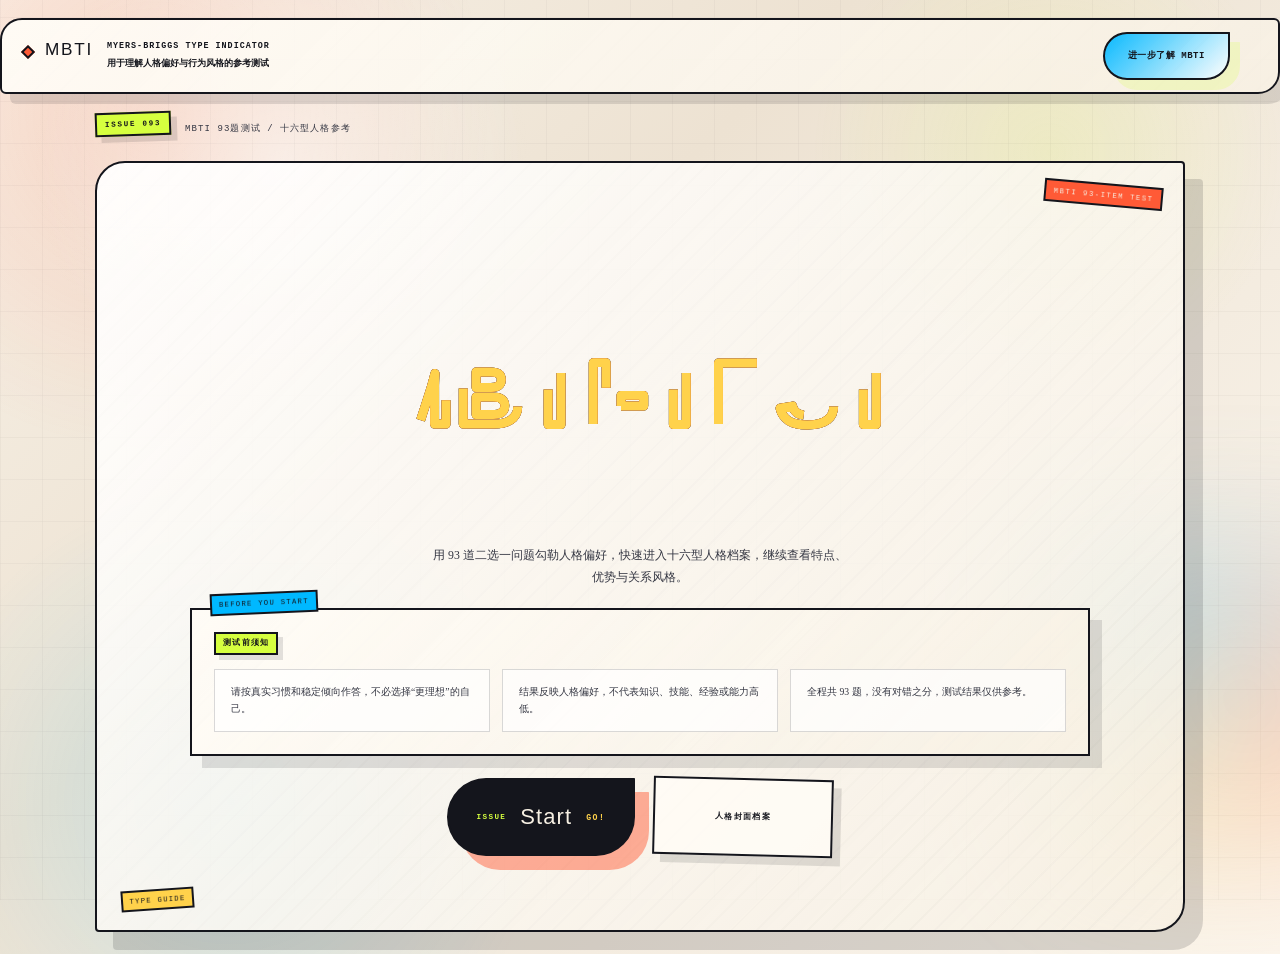
==== commit 6aa706e1: "feat: Revamp homepage guidance section with updated content and styling for clarity and user experie" ====
--- a/index.html
+++ b/index.html
@@ -78,33 +78,23 @@
                 </svg>
             </div>
             <p class="hero-deck">用 93 道二选一问题勾勒人格偏好，快速进入十六型人格档案，继续查看特点、优势与关系风格。</p>
-        </div>
+            <section class="hero-guidance" aria-labelledby="hero-guidance-title">
+                <p id="hero-guidance-title" class="hero-guidance-label">测试前须知</p>
+                <ul class="hero-guidance-list">
+                    <li>请按真实习惯和稳定倾向作答，不必选择“更理想”的自己。</li>
+                    <li>结果反映人格偏好，不代表知识、技能、经验或能力高低。</li>
+                    <li>全程共 93 题，没有对错之分，测试结果仅供参考。</li>
+                </ul>
+            </section>
 
-        <div class="home-actions">
-            <!-- 首页唯一的主操作按钮，直接进入答题页。 -->
-            <a href="./mbti-test.html" class="a-btn">
-                <span>Issue</span>
-                <span>Start</span>
-                <span>Go!</span>
-            </a>
-            <a href="./personality-types.html" class="secondary-link">人格封面档案</a>
-        </div>
-
-        <!-- 这里展示测试说明，帮助用户理解题目没有对错、结果仅供参考。 -->
-        <div class="bs-docs-section">
-            <div class="row">
-                <div class="col-lg-12">
-                    <div class="bs-component">
-                        <h2>MBTI测试前须知</h2>
-                        <p>1、参加测试的人员请务必诚实、独立地回答问题，只有如此，才能得到有效的结果。</p>
-                        <p>2、性格分析展示的是你的性格倾向，而不是你的知识、技能、经验。</p>
-                        <p>
-                            3、MBTI提供的性格类型描述仅供测试者确定自己的性格类型之用，性格类型没有好坏，只有不同。每一种性格特征都有其价值和优点，也有缺点和需要注意的地方。清楚地了解自己的性格优劣势，有利于更好地发挥自己的特长，而尽可能的在为人处事中避免自己性格中的劣势，更好地和他人相处，更好地作重要的决策。
-                        </p>
-                        <p>4、共93题；所有题目没有对错之分，请根据自己的实际情况选择。</p>
-                        <p>测试结果仅供参考！</p>
-                    </div>
-                </div>
+            <div class="home-actions">
+                <!-- 首页唯一的主操作按钮，直接进入答题页。 -->
+                <a href="./mbti-test.html" class="a-btn">
+                    <span>Issue</span>
+                    <span>Start</span>
+                    <span>Go!</span>
+                </a>
+                <a href="./personality-types.html" class="secondary-link">人格封面档案</a>
             </div>
         </div>
     </main>
--- a/static/css/editorial-theme.css
+++ b/static/css/editorial-theme.css
@@ -353,9 +353,9 @@
 
 .page-home .page-header {
     display: grid;
-    gap: 18px;
+    gap: 20px;
     margin: 8px 0 22px;
-    padding: clamp(30px, 5vw, 54px) clamp(24px, 4.5vw, 46px) clamp(34px, 5vw, 52px);
+    padding: clamp(30px, 5vw, 54px) clamp(24px, 4.5vw, 46px) clamp(56px, 6.5vw, 74px);
     border: 2px solid var(--ink);
     border-radius: 30px 4px 30px 4px;
     background:
@@ -418,6 +418,70 @@
     text-align: center;
 }
 
+.page-home .hero-guidance {
+    position: relative;
+    z-index: 1;
+    width: min(100%, 900px);
+    margin: 0 auto;
+    padding: 20px 22px 22px;
+    border: 2px solid var(--ink);
+    background:
+        linear-gradient(135deg, rgba(255, 252, 246, 0.94), rgba(247, 240, 227, 0.86)),
+        repeating-linear-gradient(135deg, rgba(20, 21, 28, 0.03) 0 2px, transparent 2px 18px);
+    box-shadow: var(--panel-shadow);
+}
+
+.page-home .hero-guidance::before {
+    content: "Before you start";
+    position: absolute;
+    top: -18px;
+    left: 18px;
+    padding: 0.4rem 0.7rem;
+    border: 2px solid var(--ink);
+    background: var(--electric);
+    color: var(--ink);
+    font-family: "Courier New", "Lucida Console", monospace;
+    font-size: 0.72rem;
+    letter-spacing: 0.18em;
+    text-transform: uppercase;
+    transform: rotate(-2.5deg);
+}
+
+.page-home .hero-guidance-label {
+    display: inline-flex;
+    align-items: center;
+    margin: 0 0 14px;
+    padding: 0.42rem 0.72rem;
+    border: 2px solid var(--ink);
+    background: var(--acid);
+    box-shadow: 5px 5px 0 rgba(20, 21, 28, 0.12);
+    color: var(--ink);
+    font-family: "Courier New", "Lucida Console", monospace;
+    font-size: 0.76rem;
+    font-weight: 700;
+    letter-spacing: 0.16em;
+    text-transform: uppercase;
+}
+
+.page-home .hero-guidance-list {
+    display: grid;
+    grid-template-columns: repeat(auto-fit, minmax(180px, 1fr));
+    gap: 12px;
+    margin: 0;
+    padding: 0;
+    list-style: none;
+}
+
+.page-home .hero-guidance-list li {
+    min-height: 100%;
+    padding: 14px 16px;
+    border: 1px solid rgba(20, 21, 28, 0.16);
+    background: rgba(255, 255, 255, 0.72);
+    color: var(--ink-soft);
+    font-size: 0.97rem;
+    line-height: 1.72;
+}
+
 .page-home .text {
     stroke-width: 9px;
     stroke-dasharray: 100 360;
@@ -467,35 +531,6 @@
     transform: translate(18px, 18px);
 }
 
-.page-home .bs-docs-section {
-    margin-top: 10px;
-}
-
-.page-home .bs-component {
-    position: relative;
-    padding: clamp(22px, 4vw, 36px);
-    border: 2px solid var(--ink);
-    background: rgba(255, 252, 246, 0.84);
-    box-shadow: var(--panel-shadow);
-}
-
-.page-home .bs-component::before {
-    content: "Before you enter";
-    position: absolute;
-    top: -18px;
-    left: 20px;
-    padding: 0.4rem 0.7rem;
-    border: 2px solid var(--ink);
-    background: var(--electric);
-    color: var(--ink);
-    font-family: "Courier New", "Lucida Console", monospace;
-    font-size: 0.72rem;
-    letter-spacing: 0.2em;
-    text-transform: uppercase;
-    transform: rotate(-3deg);
-}
-
-.page-home .bs-component h2,
 .page-test .survey-lead h1,
 .page-types .types-intro h1 {
     margin-top: 0;
@@ -503,27 +538,16 @@
     font-family: Impact, Haettenschweiler, "Arial Narrow Bold", sans-serif;
     letter-spacing: 0.05em;
     text-transform: uppercase;
-}
-
-.page-home .bs-component h2 {
-    margin-bottom: 18px;
-    font-size: clamp(2rem, 6vw, 3.7rem);
-}
-
-.page-home .bs-component p {
-    max-width: 72ch;
-    color: var(--ink-soft);
-    font-size: 1.03rem;
-    line-height: 1.85;
 }
 
 .page-home .home-actions {
     display: flex;
     flex-wrap: wrap;
     align-items: stretch;
-    justify-content: flex-start;
+    justify-content: center;
     gap: 18px;
-    margin: 0 0 42px;
+    width: 100%;
+    margin: 2px auto 0;
 }
 
 .page-home .a-btn {
@@ -1463,9 +1487,9 @@
     }
 
     .page-home .page-header {
-        gap: 12px;
+        gap: 14px;
         margin-bottom: 18px;
-        padding: 28px 18px 30px;
+        padding: 28px 18px 42px;
     }
 
     .page-home .content {
@@ -1478,8 +1502,27 @@
         line-height: 1.72;
     }
 
-    .page-home .bs-docs-section {
-        margin-top: 4px;
+    .page-home .hero-guidance {
+        padding: 16px 14px 14px;
+    }
+
+    .page-home .hero-guidance::before {
+        left: 12px;
+    }
+
+    .page-home .hero-guidance-label {
+        margin-bottom: 12px;
+    }
+
+    .page-home .hero-guidance-list {
+        grid-template-columns: 1fr;
+        gap: 10px;
+    }
+
+    .page-home .hero-guidance-list li {
+        padding: 12px 14px;
+        font-size: 0.92rem;
+        line-height: 1.66;
     }
 
     .page-test .ac-custom::before {
